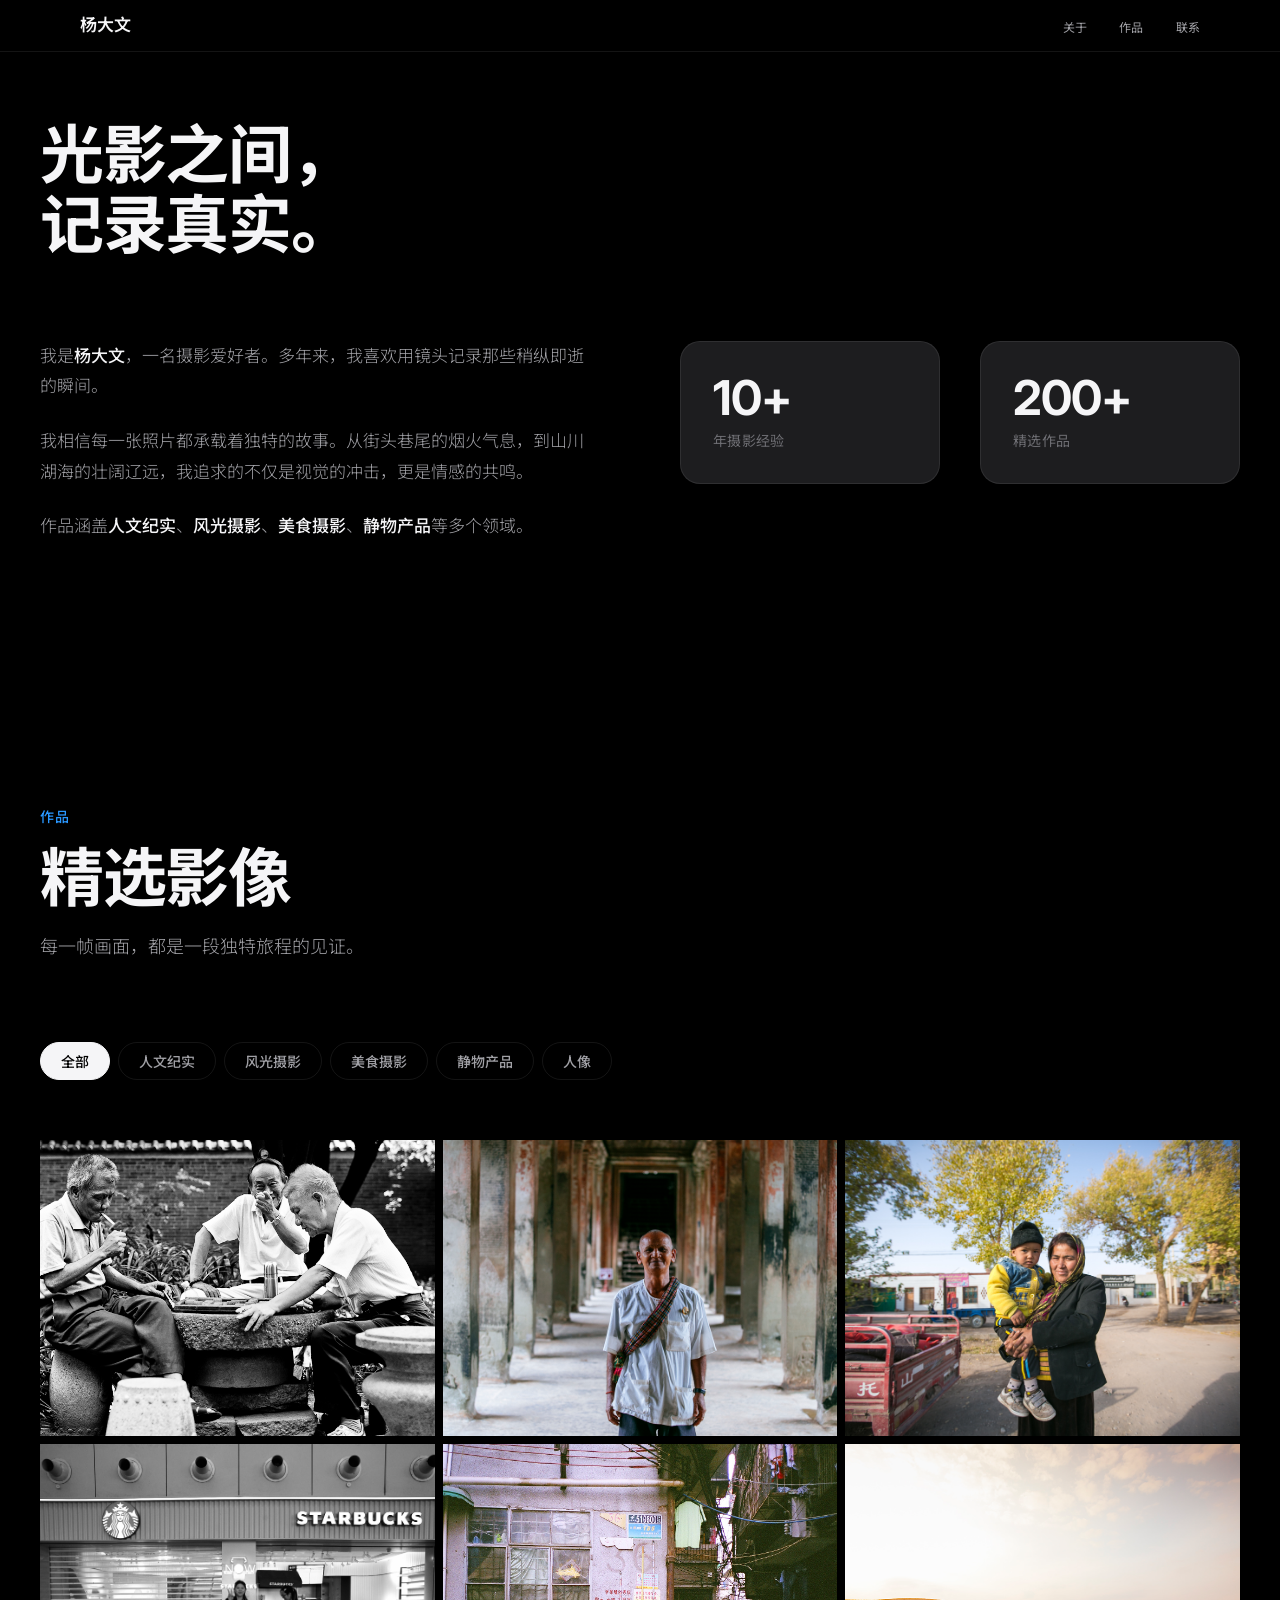
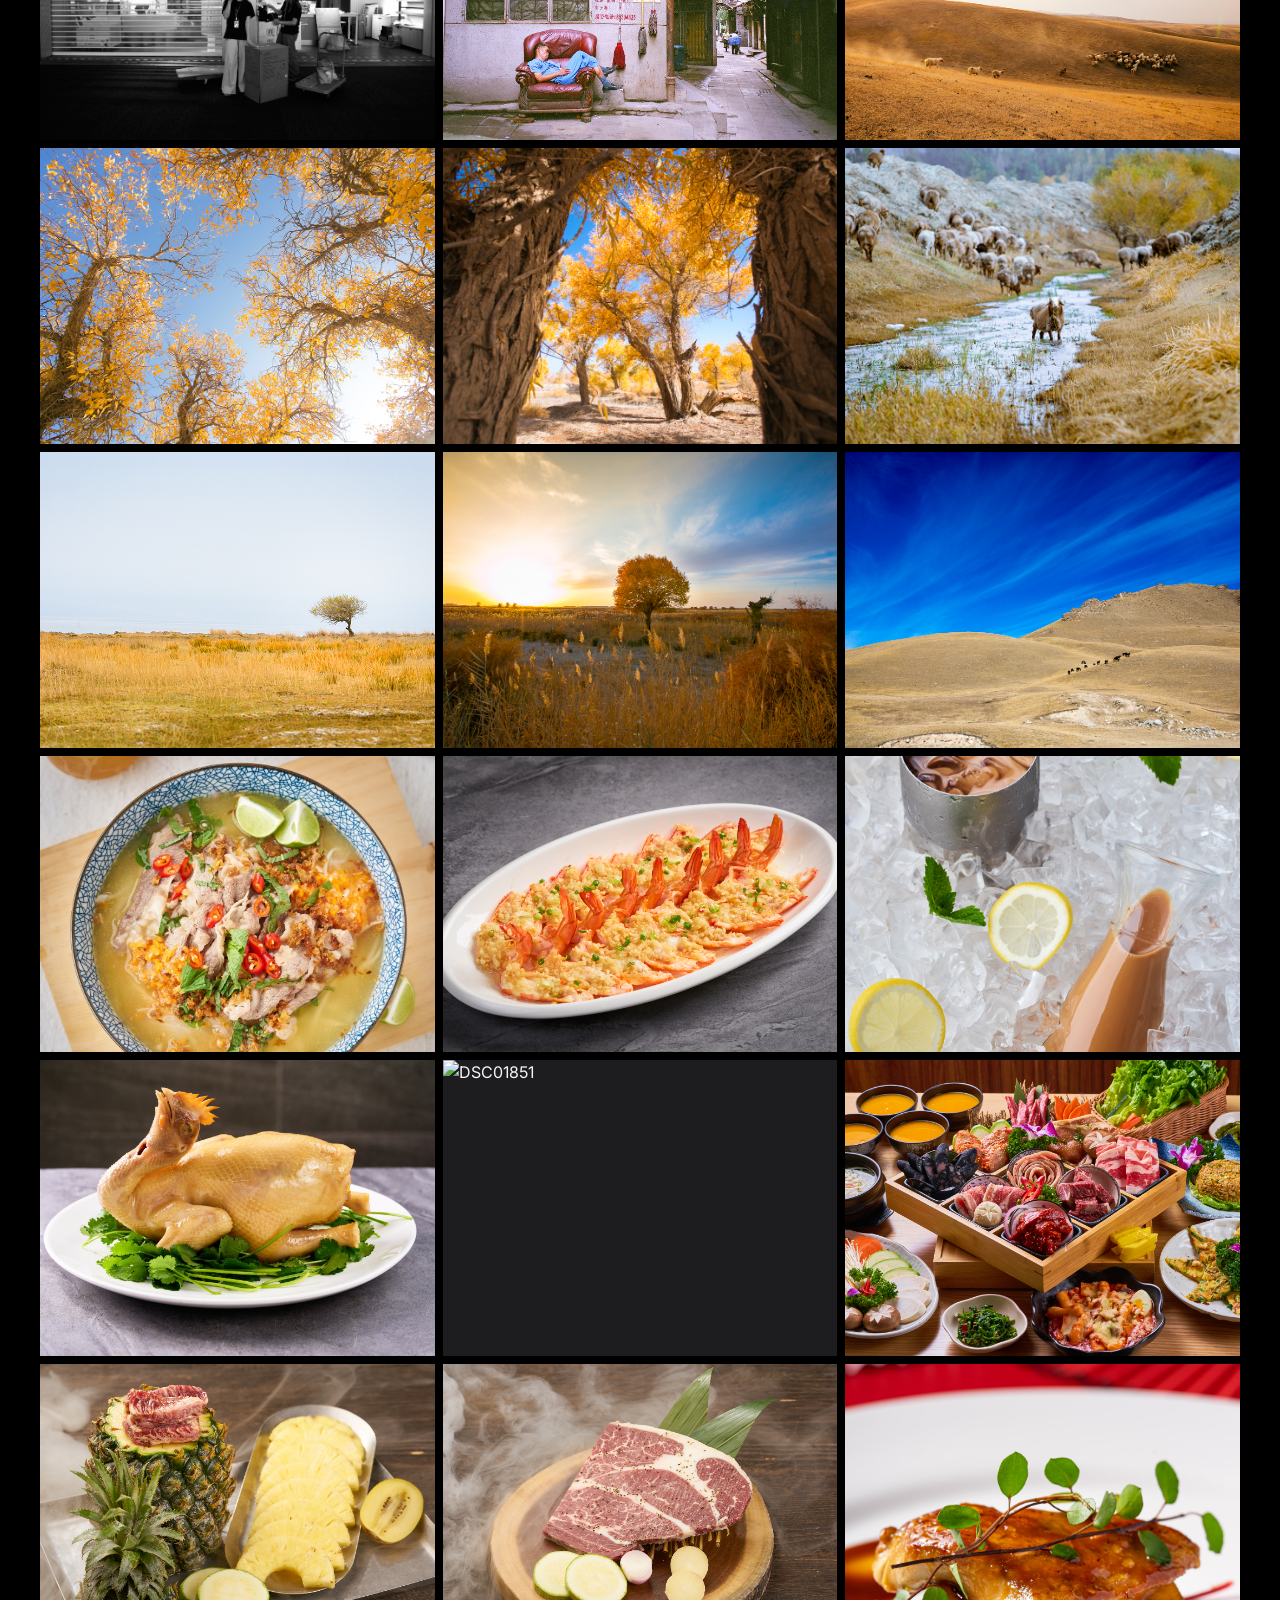
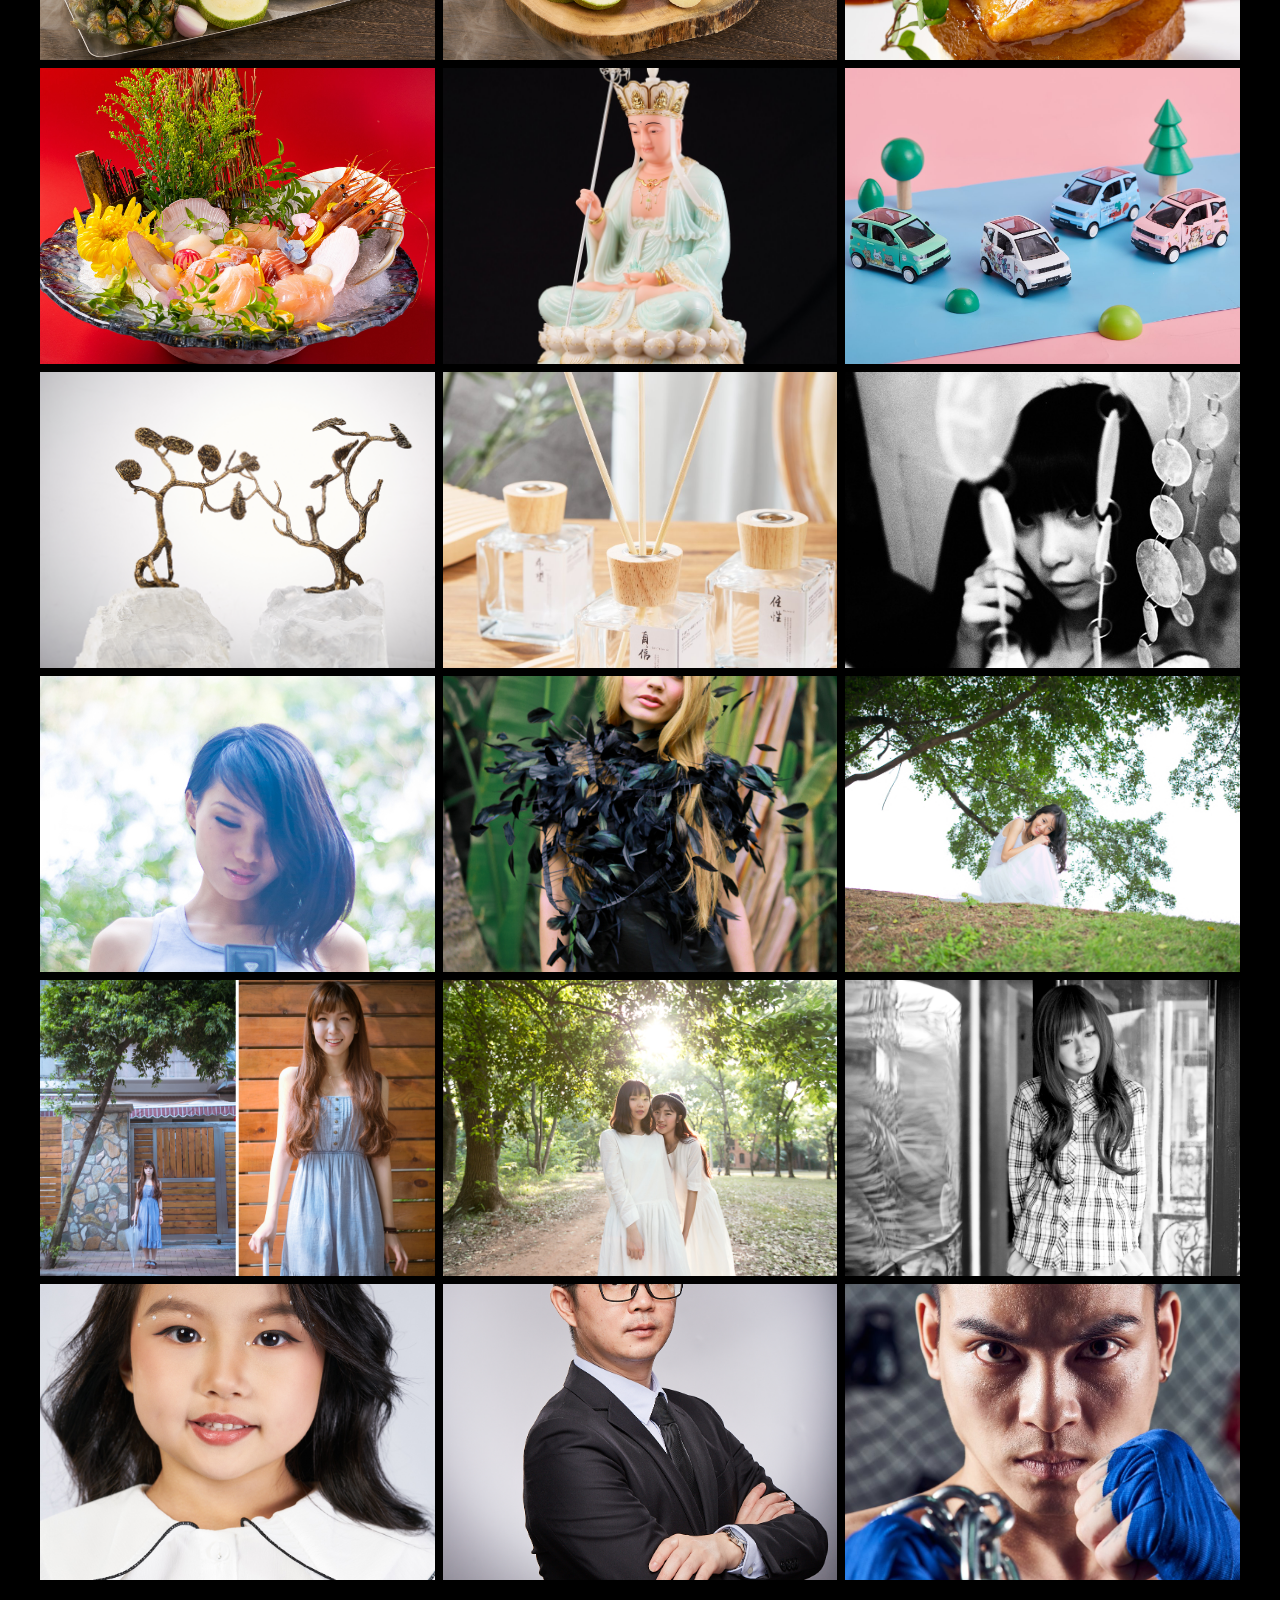
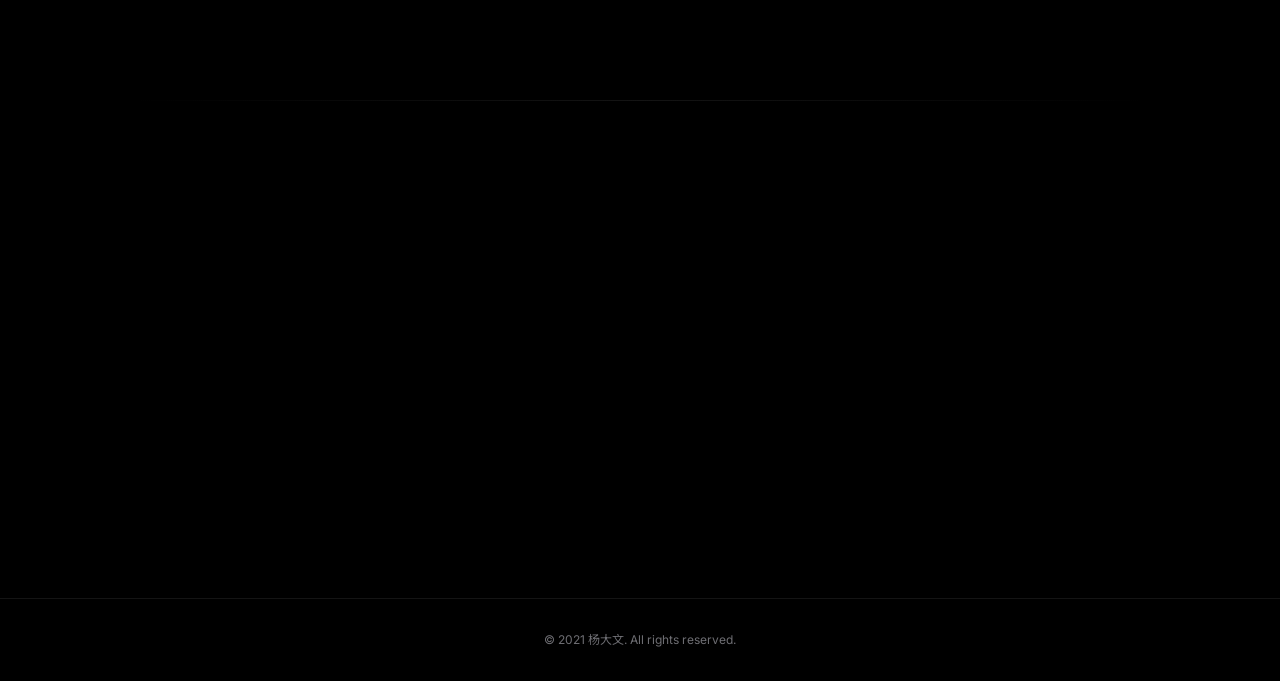
==== index.html @ df36489a "v1.0" ====
<!DOCTYPE html>
<html lang="zh-CN">
<head>
    <meta charset="UTF-8">
    <meta name="viewport" content="width=device-width, initial-scale=1.0">
    <title>杨大文 — 个人作品集</title>
    <link rel="preconnect" href="https://fonts.googleapis.com">
    <link rel="preconnect" href="https://fonts.gstatic.com" crossorigin>
    <link href="https://fonts.googleapis.com/css2?family=Noto+Sans+SC:wght@300;400;500;700&family=Inter:wght@300;400;500;600;700&display=swap" rel="stylesheet">
    <style>
        *, *::before, *::after {
            margin: 0;
            padding: 0;
            box-sizing: border-box;
        }

        :root {
            --color-bg: #000000;
            --color-surface: #1d1d1f;
            --color-surface-elevated: #2d2d2f;
            --color-text-primary: #f5f5f7;
            --color-text-secondary: #a1a1a6;
            --color-text-tertiary: #6e6e73;
            --color-accent: #2997ff;
            --color-accent-hover: #59b0ff;
            --color-border: rgba(255, 255, 255, 0.08);
            --color-border-hover: rgba(255, 255, 255, 0.15);
            --font-primary: 'Inter', 'Noto Sans SC', -apple-system, BlinkMacSystemFont, 'Segoe UI', sans-serif;
            --nav-height: 52px;
            --section-padding: 120px;
            --max-width: 1200px;
            --transition-smooth: cubic-bezier(0.25, 0.1, 0.25, 1);
        }

        html {
            scroll-behavior: smooth;
            -webkit-font-smoothing: antialiased;
            -moz-osx-font-smoothing: grayscale;
        }

        body {
            font-family: var(--font-primary);
            background-color: var(--color-bg);
            color: var(--color-text-primary);
            line-height: 1.5;
            overflow-x: hidden;
        }

        ::selection {
            background: var(--color-accent);
            color: #fff;
        }

        nav {
            position: fixed;
            top: 0;
            left: 0;
            right: 0;
            z-index: 1000;
            height: var(--nav-height);
            background: rgba(0, 0, 0, 0.72);
            backdrop-filter: saturate(180%) blur(20px);
            -webkit-backdrop-filter: saturate(180%) blur(20px);
            border-bottom: 0.5px solid var(--color-border);
            transition: background 0.3s var(--transition-smooth);
        }

        .nav-inner {
            max-width: var(--max-width);
            margin: 0 auto;
            padding: 0 40px;
            height: 100%;
            display: flex;
            align-items: center;
            justify-content: space-between;
        }

        .nav-logo {
            font-size: 17px;
            font-weight: 600;
            letter-spacing: -0.01em;
            color: var(--color-text-primary);
            text-decoration: none;
        }

        .nav-links {
            display: flex;
            gap: 32px;
            list-style: none;
        }

        .nav-links a {
            font-size: 12px;
            font-weight: 400;
            color: var(--color-text-secondary);
            text-decoration: none;
            letter-spacing: 0.02em;
            transition: color 0.3s var(--transition-smooth);
        }

        .nav-links a:hover {
            color: var(--color-text-primary);
        }

        .nav-menu-btn {
            display: none;
            background: none;
            border: none;
            cursor: pointer;
            padding: 8px;
        }

        .nav-menu-btn svg {
            width: 20px;
            height: 20px;
            stroke: var(--color-text-primary);
        }

        .mobile-menu {
            display: none;
            position: fixed;
            top: var(--nav-height);
            left: 0;
            right: 0;
            bottom: 0;
            background: rgba(0, 0, 0, 0.95);
            backdrop-filter: blur(20px);
            -webkit-backdrop-filter: blur(20px);
            z-index: 999;
            padding: 40px;
        }

        .mobile-menu.active {
            display: flex;
            flex-direction: column;
            gap: 24px;
        }

        .mobile-menu a {
            font-size: 28px;
            font-weight: 600;
            color: var(--color-text-primary);
            text-decoration: none;
            letter-spacing: -0.01em;
        }

        .hero {
            min-height: 100vh;
            display: flex;
            align-items: center;
            justify-content: center;
            text-align: center;
            padding: var(--nav-height) 40px var(--section-padding);
            position: relative;
            overflow: hidden;
        }

        .hero::before {
            content: '';
            position: absolute;
            top: -50%;
            left: -50%;
            width: 200%;
            height: 200%;
            background: radial-gradient(ellipse at 30% 50%, rgba(41, 151, 255, 0.08) 0%, transparent 50%),
                        radial-gradient(ellipse at 70% 50%, rgba(191, 90, 242, 0.06) 0%, transparent 50%);
            animation: heroGlow 20s ease-in-out infinite alternate;
        }

        @keyframes heroGlow {
            0% { transform: translate(0, 0) rotate(0deg); }
            100% { transform: translate(-2%, 2%) rotate(3deg); }
        }

        .hero-content {
            position: relative;
            z-index: 1;
            max-width: 900px;
        }

        .hero-eyebrow {
            font-size: 16px;
            font-weight: 500;
            color: var(--color-accent);
            letter-spacing: 0.04em;
            margin-bottom: 20px;
            opacity: 0;
            transform: translateY(20px);
            animation: fadeInUp 0.8s var(--transition-smooth) 0.2s forwards;
        }

        .hero-title {
            font-size: clamp(48px, 8vw, 96px);
            font-weight: 700;
            letter-spacing: -0.03em;
            line-height: 1.05;
            margin-bottom: 24px;
            opacity: 0;
            transform: translateY(20px);
            animation: fadeInUp 0.8s var(--transition-smooth) 0.4s forwards;
        }

        .hero-subtitle {
            font-size: clamp(18px, 2.5vw, 24px);
            font-weight: 300;
            color: var(--color-text-secondary);
            line-height: 1.5;
            max-width: 600px;
            margin: 0 auto 48px;
            opacity: 0;
            transform: translateY(20px);
            animation: fadeInUp 0.8s var(--transition-smooth) 0.6s forwards;
        }

        .hero-cta {
            display: inline-flex;
            align-items: center;
            gap: 8px;
            font-size: 17px;
            font-weight: 500;
            color: var(--color-accent);
            text-decoration: none;
            transition: color 0.3s var(--transition-smooth);
            opacity: 0;
            transform: translateY(20px);
            animation: fadeInUp 0.8s var(--transition-smooth) 0.8s forwards;
        }

        .hero-cta:hover {
            color: var(--color-accent-hover);
        }

        .hero-cta svg {
            width: 16px;
            height: 16px;
            transition: transform 0.3s var(--transition-smooth);
        }

        .hero-cta:hover svg {
            transform: translateX(4px);
        }

        .hero-scroll-hint {
            position: absolute;
            bottom: 40px;
            left: 50%;
            transform: translateX(-50%);
            opacity: 0;
            animation: fadeInUp 0.8s var(--transition-smooth) 1.2s forwards;
        }

        .hero-scroll-hint svg {
            width: 24px;
            height: 24px;
            stroke: var(--color-text-tertiary);
            animation: scrollBounce 2s ease-in-out infinite;
        }

        @keyframes scrollBounce {
            0%, 100% { transform: translateY(0); }
            50% { transform: translateY(8px); }
        }

        @keyframes fadeInUp {
            to {
                opacity: 1;
                transform: translateY(0);
            }
        }

        .section {
            padding: var(--section-padding) 40px;
        }

        .section-inner {
            max-width: var(--max-width);
            margin: 0 auto;
        }

        .section-header {
            margin-bottom: 80px;
        }

        .section-eyebrow {
            font-size: 14px;
            font-weight: 500;
            color: var(--color-accent);
            letter-spacing: 0.06em;
            text-transform: uppercase;
            margin-bottom: 16px;
        }

        .section-title {
            font-size: clamp(36px, 5vw, 64px);
            font-weight: 700;
            letter-spacing: -0.02em;
            line-height: 1.1;
        }

        .section-desc {
            font-size: 18px;
            font-weight: 300;
            color: var(--color-text-secondary);
            line-height: 1.6;
            max-width: 560px;
            margin-top: 20px;
        }

        .about-grid {
            display: grid;
            grid-template-columns: 1fr 1fr;
            gap: 80px;
            align-items: start;
        }

        .about-text p {
            font-size: 17px;
            font-weight: 300;
            color: var(--color-text-secondary);
            line-height: 1.8;
            margin-bottom: 24px;
        }

        .about-text p strong {
            color: var(--color-text-primary);
            font-weight: 500;
        }

        .about-stats {
            display: grid;
            grid-template-columns: 1fr 1fr;
            gap: 40px;
        }

        .stat-item {
            padding: 32px;
            background: var(--color-surface);
            border-radius: 20px;
            border: 0.5px solid var(--color-border);
            transition: border-color 0.3s var(--transition-smooth),
                        transform 0.3s var(--transition-smooth);
        }

        .stat-item:hover {
            border-color: var(--color-border-hover);
            transform: translateY(-2px);
        }

        .stat-number {
            font-size: 48px;
            font-weight: 700;
            letter-spacing: -0.02em;
            color: var(--color-text-primary);
            line-height: 1;
            margin-bottom: 8px;
        }

        .stat-label {
            font-size: 14px;
            font-weight: 400;
            color: var(--color-text-tertiary);
            letter-spacing: 0.02em;
        }

        .works-filter {
            display: flex;
            gap: 8px;
            margin-bottom: 60px;
            flex-wrap: wrap;
        }

        .filter-btn {
            padding: 8px 20px;
            font-size: 14px;
            font-weight: 500;
            font-family: var(--font-primary);
            color: var(--color-text-secondary);
            background: transparent;
            border: 1px solid var(--color-border);
            border-radius: 980px;
            cursor: pointer;
            transition: all 0.3s var(--transition-smooth);
        }

        .filter-btn:hover {
            color: var(--color-text-primary);
            border-color: var(--color-border-hover);
        }

        .filter-btn.active {
            color: #000;
            background: var(--color-text-primary);
            border-color: var(--color-text-primary);
        }

        .works-section .section-inner {
            max-width: 100%;
        }

        .works-section .section-header,
        .works-section .works-filter {
            max-width: var(--max-width);
            margin-left: auto;
            margin-right: auto;
        }

        .works-grid {
            display: grid;
            grid-template-columns: repeat(auto-fill, minmax(320px, 1fr));
            gap: 8px;
        }

        .work-item {
            position: relative;
            overflow: hidden;
            cursor: pointer;
            aspect-ratio: 4 / 3;
            background: var(--color-surface);
            transition: opacity 0.4s var(--transition-smooth);
        }

        .work-item:hover {
            opacity: 0.85;
        }

        .work-item.featured {
            grid-column: span 2;
            aspect-ratio: 16 / 9;
        }

        .work-item img {
            width: 100%;
            height: 100%;
            object-fit: cover;
            display: block;
        }

        .works-loading {
            text-align: center;
            padding: 80px 0;
            color: var(--color-text-tertiary);
            font-size: 15px;
        }

        .works-empty {
            text-align: center;
            padding: 80px 0;
            color: var(--color-text-tertiary);
            font-size: 15px;
        }

        .contact-section {
            text-align: center;
            padding: var(--section-padding) 40px;
            position: relative;
        }

        .contact-section::before {
            content: '';
            position: absolute;
            top: 0;
            left: 50%;
            transform: translateX(-50%);
            width: 80%;
            height: 1px;
            background: linear-gradient(to right, transparent, var(--color-border), transparent);
        }

        .contact-title {
            font-size: clamp(36px, 5vw, 56px);
            font-weight: 700;
            letter-spacing: -0.02em;
            margin-bottom: 16px;
        }

        .contact-desc {
            font-size: 18px;
            font-weight: 300;
            color: var(--color-text-secondary);
            max-width: 480px;
            margin: 0 auto 48px;
            line-height: 1.6;
        }

        .contact-links {
            display: flex;
            justify-content: center;
            gap: 24px;
            flex-wrap: wrap;
        }

        .contact-link {
            display: inline-flex;
            align-items: center;
            gap: 10px;
            padding: 14px 28px;
            font-size: 15px;
            font-weight: 500;
            font-family: var(--font-primary);
            color: var(--color-text-primary);
            background: var(--color-surface);
            border: 1px solid var(--color-border);
            border-radius: 980px;
            text-decoration: none;
            transition: all 0.3s var(--transition-smooth);
        }

        .contact-link:hover {
            border-color: var(--color-accent);
            background: rgba(41, 151, 255, 0.08);
            transform: translateY(-2px);
        }

        .contact-link svg {
            width: 18px;
            height: 18px;
        }

        footer {
            padding: 32px 40px;
            text-align: center;
            border-top: 0.5px solid var(--color-border);
        }

        footer p {
            font-size: 12px;
            color: var(--color-text-tertiary);
        }

        .reveal {
            opacity: 0;
            transform: translateY(40px);
            transition: opacity 0.8s var(--transition-smooth),
                        transform 0.8s var(--transition-smooth);
        }

        .reveal.visible {
            opacity: 1;
            transform: translateY(0);
        }

        .lightbox {
            position: fixed;
            inset: 0;
            z-index: 2000;
            background: rgba(0, 0, 0, 0.92);
            backdrop-filter: blur(40px);
            -webkit-backdrop-filter: blur(40px);
            display: flex;
            align-items: center;
            justify-content: center;
            opacity: 0;
            pointer-events: none;
            transition: opacity 0.4s var(--transition-smooth);
        }

        .lightbox.active {
            opacity: 1;
            pointer-events: all;
        }

        .lightbox-img-wrap {
            display: flex;
            align-items: center;
            justify-content: center;
            width: 100%;
            height: 100%;
            padding: 60px 40px;
        }

        .lightbox-img-wrap img {
            max-width: 100%;
            max-height: 100%;
            width: auto;
            height: auto;
            object-fit: contain;
            border-radius: 8px;
            transform: scale(0.9);
            transition: transform 0.4s var(--transition-smooth);
        }

        .lightbox.active .lightbox-img-wrap img {
            transform: scale(1);
        }

        .lightbox-close {
            position: absolute;
            top: 24px;
            right: 24px;
            width: 44px;
            height: 44px;
            display: flex;
            align-items: center;
            justify-content: center;
            background: rgba(255, 255, 255, 0.1);
            border: none;
            border-radius: 50%;
            cursor: pointer;
            transition: background 0.3s var(--transition-smooth);
        }

        .lightbox-close:hover {
            background: rgba(255, 255, 255, 0.2);
        }

        .lightbox-close svg {
            width: 20px;
            height: 20px;
            stroke: #fff;
        }

        .lightbox-info {
            position: absolute;
            bottom: 40px;
            left: 50%;
            transform: translateX(-50%);
            text-align: center;
        }

        .lightbox-info h3 {
            font-size: 20px;
            font-weight: 600;
            margin-bottom: 4px;
        }

        .lightbox-info p {
            font-size: 14px;
            color: var(--color-text-secondary);
        }

        @media (max-width: 768px) {
            :root {
                --section-padding: 80px;
            }

            .nav-links {
                display: none;
            }

            .nav-menu-btn {
                display: block;
            }

            .nav-inner {
                padding: 0 24px;
            }

            .section {
                padding: var(--section-padding) 24px;
            }

            .about-grid {
                grid-template-columns: 1fr;
                gap: 48px;
            }

            .about-stats {
                grid-template-columns: 1fr 1fr;
                gap: 16px;
            }

            .stat-item {
                padding: 24px;
            }

            .stat-number {
                font-size: 36px;
            }

            .works-grid {
                grid-template-columns: repeat(auto-fill, minmax(160px, 1fr));
                gap: 4px;
            }

            .work-item.featured {
                grid-column: span 2;
                aspect-ratio: 4 / 3;
            }

            .contact-links {
                flex-direction: column;
                align-items: center;
            }
        }

        @media (max-width: 480px) {
            .about-stats {
                grid-template-columns: 1fr;
            }
        }
    </style>
</head>
<body>

<nav>
    <div class="nav-inner">
        <a href="#" class="nav-logo">杨大文</a>
        <ul class="nav-links">
            <li><a href="#about">关于</a></li>
            <li><a href="#works">作品</a></li>
            <li><a href="#contact">联系</a></li>
        </ul>
        <button class="nav-menu-btn" onclick="toggleMobileMenu()" aria-label="菜单">
            <svg viewBox="0 0 24 24" fill="none" stroke-width="1.5" stroke-linecap="round">
                <line x1="4" y1="7" x2="20" y2="7"/>
                <line x1="4" y1="12" x2="20" y2="12"/>
                <line x1="4" y1="17" x2="20" y2="17"/>
            </svg>
        </button>
    </div>
</nav>

<div class="mobile-menu" id="mobileMenu">
    <a href="#about" onclick="toggleMobileMenu()">关于</a>
    <a href="#works" onclick="toggleMobileMenu()">作品</a>
    <a href="#contact" onclick="toggleMobileMenu()">联系</a>
</div>


<section class="section" id="about">
    <div class="section-inner">
        <div class="section-header reveal">
            <h2 class="section-title">光影之间，<br>记录真实。</h2>
        </div>
        <div class="about-grid">
            <div class="about-text reveal">
                <p>
                    我是<strong>杨大文</strong>，一名摄影爱好者。多年来，我喜欢用镜头记录那些稍纵即逝的瞬间。
                </p>
                <p>
                    我相信每一张照片都承载着独特的故事。从街头巷尾的烟火气息，到山川湖海的壮阔辽远，我追求的不仅是视觉的冲击，更是情感的共鸣。
                </p>
                <p>
                    作品涵盖<strong>人文纪实</strong>、<strong>风光摄影</strong>、<strong>美食摄影</strong>、<strong>静物产品</strong>等多个领域。
                </p>
            </div>
            <div class="about-stats reveal">
                <div class="stat-item">
                    <div class="stat-number">10+</div>
                    <div class="stat-label">年摄影经验</div>
                </div>
                <div class="stat-item">
                    <div class="stat-number">200+</div>
                    <div class="stat-label">精选作品</div>
                </div>
            </div>
        </div>
    </div>
</section>

<section class="section works-section" id="works">
    <div class="section-inner">
        <div class="section-header reveal">
            <p class="section-eyebrow">作品</p>
            <h2 class="section-title">精选影像</h2>
            <p class="section-desc">每一帧画面，都是一段独特旅程的见证。</p>
        </div>

        <div class="works-filter reveal" id="worksFilter"></div>

        <div class="works-grid reveal" id="worksGrid">
            <div class="works-loading" id="worksLoading">加载作品中...</div>
        </div>
    </div>
</section>

<section class="contact-section" id="contact">
    <div class="section-inner">
        <div class="reveal">
            <h2 class="contact-title">一起创作</h2>
            <p class="contact-desc">无论是商业合作、艺术项目还是简单的交流，期待与你的每一次相遇。</p>
        </div>
        <div class="contact-links reveal">
            <a href="mailto:yangdawen@example.com" class="contact-link">
                <svg viewBox="0 0 24 24" fill="none" stroke="currentColor" stroke-width="1.5" stroke-linecap="round" stroke-linejoin="round">
                    <rect x="2" y="4" width="20" height="16" rx="2"/>
                    <path d="M22 4L12 13 2 4"/>
                </svg>
                电子邮件:yangzhanwen@qq.com
            </a>
            <a href="#" class="contact-link">
                <svg viewBox="0 0 24 24" fill="none" stroke="currentColor" stroke-width="1.5" stroke-linecap="round" stroke-linejoin="round">
                    <path d="M21 11.5a8.38 8.38 0 01-.9 3.8 8.5 8.5 0 01-7.6 4.7 8.38 8.38 0 01-3.8-.9L3 21l1.9-5.7a8.38 8.38 0 01-.9-3.8 8.5 8.5 0 014.7-7.6 8.38 8.38 0 013.8-.9h.5a8.48 8.48 0 018 8v.5z"/>
                </svg>
                微信：Janvinyang
            </a>
        </div>
    </div>
</section>

<footer>
    <p>© 2021 杨大文. All rights reserved.</p>
</footer>

<div class="lightbox" id="lightbox" onclick="closeLightbox(event)">
    <button class="lightbox-close" onclick="closeLightbox(event)">
        <svg viewBox="0 0 24 24" fill="none" stroke-width="2" stroke-linecap="round">
            <line x1="18" y1="6" x2="6" y2="18"/>
            <line x1="6" y1="6" x2="18" y2="18"/>
        </svg>
    </button>
    <div class="lightbox-img-wrap">
        <img id="lightboxImg" src="" alt="">
    </div>
    <div class="lightbox-info">
        <h3 id="lightboxTitle"></h3>
        <p id="lightboxCategory"></p>
    </div>
</div>

<script src="images/manifest.js"></script>
<script>
    let allWorks = [];
    let currentFilter = 'all';

    function toggleMobileMenu() {
        const menu = document.getElementById('mobileMenu');
        menu.classList.toggle('active');
    }

    function renderFilterButtons(categories) {
        const container = document.getElementById('worksFilter');
        const categoryOrder = ['documentary', 'landscape', 'food', 'still', 'portrait'];
        const sortedCategories = categoryOrder.filter(k => categories[k]);

        let html = '<button class="filter-btn active" data-filter="all">全部</button>';
        sortedCategories.forEach(key => {
            const cat = categories[key];
            html += `<button class="filter-btn" data-filter="${cat.filter}">${cat.label}</button>`;
        });

        container.innerHTML = html;

        container.querySelectorAll('.filter-btn').forEach(btn => {
            btn.addEventListener('click', () => {
                container.querySelectorAll('.filter-btn').forEach(b => b.classList.remove('active'));
                btn.classList.add('active');
                currentFilter = btn.dataset.filter;
                renderWorks();
            });
        });
    }

    function renderWorks() {
        const grid = document.getElementById('worksGrid');
        const filtered = currentFilter === 'all'
            ? allWorks
            : allWorks.filter(w => w.category === currentFilter);

        if (filtered.length === 0) {
            grid.innerHTML = '<div class="works-empty">暂无该分类的作品</div>';
            return;
        }

        grid.innerHTML = filtered.map(work => `
            <div class="work-item${work.featured ? ' featured' : ''}" data-category="${work.category}" onclick="openLightbox(this)">
                <img src="${work.src}" alt="${work.title}" loading="lazy">
            </div>
        `).join('');
    }

    function initGallery() {
        if (typeof __GALLERY_MANIFEST__ !== 'undefined' && __GALLERY_MANIFEST__.works) {
            allWorks = __GALLERY_MANIFEST__.works;
            renderFilterButtons(__GALLERY_MANIFEST__.categories || {});
            renderWorks();
        } else {
            document.getElementById('worksGrid').innerHTML =
                '<div class="works-empty">作品加载失败，请运行 <code>node scan-images.js</code> 生成图片清单</div>';
        }
    }

    function openLightbox(el) {
        const img = el.querySelector('img');
        const title = img.alt;

        document.getElementById('lightboxImg').src = img.src;
        document.getElementById('lightboxImg').alt = title;
        document.getElementById('lightboxTitle').textContent = title;
        document.getElementById('lightboxCategory').textContent = '';
        document.getElementById('lightbox').classList.add('active');
        document.body.style.overflow = 'hidden';
    }

    function closeLightbox(e) {
        if (e.target.id === 'lightboxImg') return;
        document.getElementById('lightbox').classList.remove('active');
        document.body.style.overflow = '';
    }

    document.addEventListener('keydown', (e) => {
        if (e.key === 'Escape') {
            document.getElementById('lightbox').classList.remove('active');
            document.body.style.overflow = '';
        }
    });

    const revealObserver = new IntersectionObserver((entries) => {
        entries.forEach(entry => {
            if (entry.isIntersecting) {
                entry.target.classList.add('visible');
                revealObserver.unobserve(entry.target);
            }
        });
    }, {
        threshold: 0.1,
        rootMargin: '0px 0px -60px 0px'
    });

    document.querySelectorAll('.reveal').forEach(el => revealObserver.observe(el));

    const nav = document.querySelector('nav');
    window.addEventListener('scroll', () => {
        nav.style.background = window.scrollY > 100
            ? 'rgba(0, 0, 0, 0.85)'
            : 'rgba(0, 0, 0, 0.72)';
    }, { passive: true });

    initGallery();
</script>

</body>
</html>
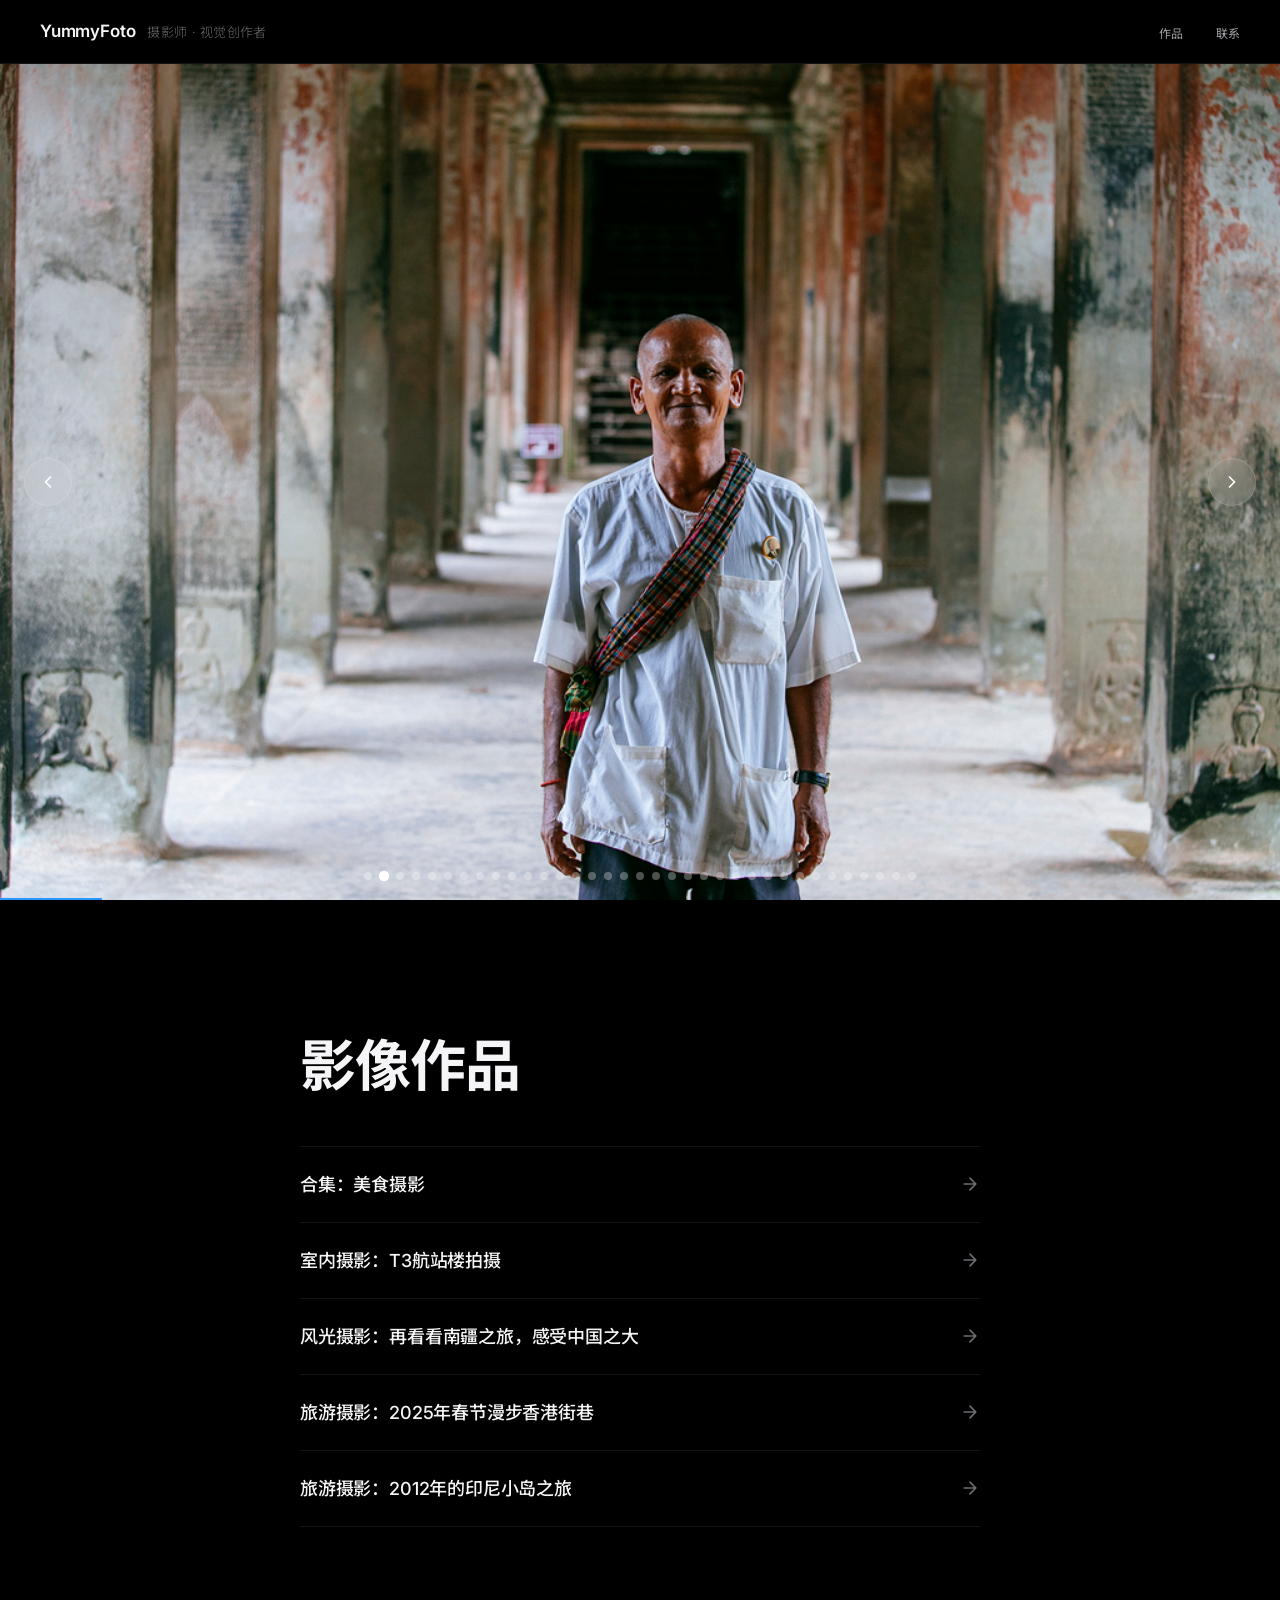
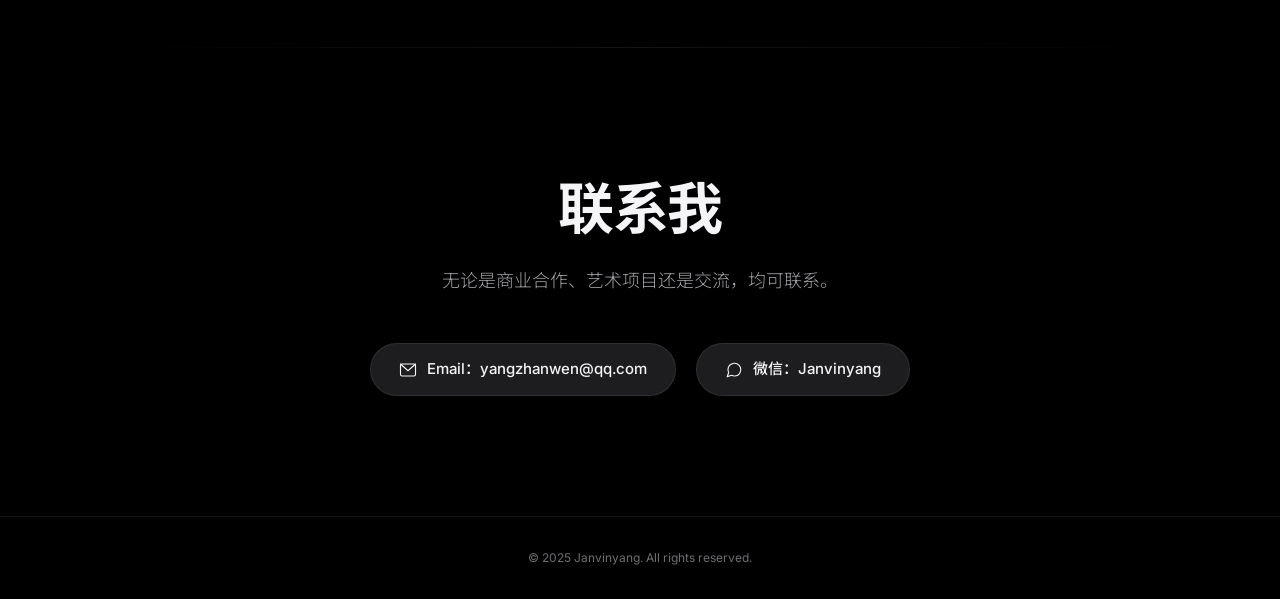
==== commit febf204f: "v1.2" ====
--- a/index.html
+++ b/index.html
@@ -17,7 +17,6 @@
         :root {
             --color-bg: #000000;
             --color-surface: #1d1d1f;
-            --color-surface-elevated: #2d2d2f;
             --color-text-primary: #f5f5f7;
             --color-text-secondary: #a1a1a6;
             --color-text-tertiary: #6e6e73;
@@ -27,8 +26,6 @@
             --color-border-hover: rgba(255, 255, 255, 0.15);
             --font-primary: 'Inter', 'Noto Sans SC', -apple-system, BlinkMacSystemFont, 'Segoe UI', sans-serif;
             --nav-height: 52px;
-            --section-padding: 120px;
-            --max-width: 1200px;
             --transition-smooth: cubic-bezier(0.25, 0.1, 0.25, 1);
         }
 
@@ -57,8 +54,8 @@
             left: 0;
             right: 0;
             z-index: 1000;
-            height: var(--nav-height);
-            background: rgba(0, 0, 0, 0.72);
+            height: 64px;
+            background: rgba(0, 0, 0, 0.5);
             backdrop-filter: saturate(180%) blur(20px);
             -webkit-backdrop-filter: saturate(180%) blur(20px);
             border-bottom: 0.5px solid var(--color-border);
@@ -66,13 +63,19 @@
         }
 
         .nav-inner {
-            max-width: var(--max-width);
+            max-width: 1400px;
             margin: 0 auto;
             padding: 0 40px;
             height: 100%;
             display: flex;
             align-items: center;
             justify-content: space-between;
+        }
+
+        .nav-brand {
+            display: flex;
+            align-items: baseline;
+            gap: 12px;
         }
 
         .nav-logo {
@@ -81,6 +84,13 @@
             letter-spacing: -0.01em;
             color: var(--color-text-primary);
             text-decoration: none;
+        }
+
+        .nav-tagline {
+            font-size: 13px;
+            font-weight: 300;
+            color: var(--color-text-tertiary);
+            letter-spacing: 0.02em;
         }
 
         .nav-links {
@@ -141,147 +151,120 @@
             font-weight: 600;
             color: var(--color-text-primary);
             text-decoration: none;
-            letter-spacing: -0.01em;
-        }
-
-        .hero {
-            min-height: 100vh;
+        }
+
+        .carousel-fullscreen {
+            position: relative;
+           width: 100%;
+            height: calc(100vh - 64px);
+            margin-top: 64px;
+            overflow: hidden;
+            background: #000;
+        }
+
+        .carousel-track {
+            position: relative;
+            width: 100%;
+            height: 100%;
+        }
+
+        .carousel-slide {
+            position: absolute;
+            inset: 0;
+            opacity: 0;
+            transition: opacity 0.8s var(--transition-smooth);
+        }
+
+        .carousel-slide.active {
+            opacity: 1;
+        }
+
+        .carousel-slide img {
+            width: 100%;
+            height: 100%;
+            object-fit: cover;
+            object-position: center;
+            display: block;
+        }
+
+        .carousel-btn {
+            position: absolute;
+            top: 50%;
+            transform: translateY(-50%);
+            width: 48px;
+            height: 48px;
             display: flex;
             align-items: center;
             justify-content: center;
-            text-align: center;
-            padding: var(--nav-height) 40px var(--section-padding);
-            position: relative;
-            overflow: hidden;
-        }
-
-        .hero::before {
-            content: '';
+            background: rgba(255, 255, 255, 0.1);
+            backdrop-filter: blur(12px);
+            -webkit-backdrop-filter: blur(12px);
+            border: 0.5px solid rgba(255, 255, 255, 0.15);
+            border-radius: 50%;
+            cursor: pointer;
+            z-index: 10;
+            transition: all 0.3s var(--transition-smooth);
+        }
+
+        .carousel-btn:hover {
+            background: rgba(255, 255, 255, 0.2);
+        }
+
+        .carousel-btn svg {
+            width: 20px;
+            height: 20px;
+            stroke: #fff;
+        }
+
+        .carousel-btn-prev { left: 24px; }
+        .carousel-btn-next { right: 24px; }
+
+        .carousel-dots {
             position: absolute;
-            top: -50%;
-            left: -50%;
-            width: 200%;
-            height: 200%;
-            background: radial-gradient(ellipse at 30% 50%, rgba(41, 151, 255, 0.08) 0%, transparent 50%),
-                        radial-gradient(ellipse at 70% 50%, rgba(191, 90, 242, 0.06) 0%, transparent 50%);
-            animation: heroGlow 20s ease-in-out infinite alternate;
-        }
-
-        @keyframes heroGlow {
-            0% { transform: translate(0, 0) rotate(0deg); }
-            100% { transform: translate(-2%, 2%) rotate(3deg); }
-        }
-
-        .hero-content {
-            position: relative;
-            z-index: 1;
-            max-width: 900px;
-        }
-
-        .hero-eyebrow {
-            font-size: 16px;
-            font-weight: 500;
-            color: var(--color-accent);
-            letter-spacing: 0.04em;
-            margin-bottom: 20px;
-            opacity: 0;
-            transform: translateY(20px);
-            animation: fadeInUp 0.8s var(--transition-smooth) 0.2s forwards;
-        }
-
-        .hero-title {
-            font-size: clamp(48px, 8vw, 96px);
-            font-weight: 700;
-            letter-spacing: -0.03em;
-            line-height: 1.05;
-            margin-bottom: 24px;
-            opacity: 0;
-            transform: translateY(20px);
-            animation: fadeInUp 0.8s var(--transition-smooth) 0.4s forwards;
-        }
-
-        .hero-subtitle {
-            font-size: clamp(18px, 2.5vw, 24px);
-            font-weight: 300;
-            color: var(--color-text-secondary);
-            line-height: 1.5;
-            max-width: 600px;
-            margin: 0 auto 48px;
-            opacity: 0;
-            transform: translateY(20px);
-            animation: fadeInUp 0.8s var(--transition-smooth) 0.6s forwards;
-        }
-
-        .hero-cta {
-            display: inline-flex;
-            align-items: center;
-            gap: 8px;
-            font-size: 17px;
-            font-weight: 500;
-            color: var(--color-accent);
-            text-decoration: none;
-            transition: color 0.3s var(--transition-smooth);
-            opacity: 0;
-            transform: translateY(20px);
-            animation: fadeInUp 0.8s var(--transition-smooth) 0.8s forwards;
-        }
-
-        .hero-cta:hover {
-            color: var(--color-accent-hover);
-        }
-
-        .hero-cta svg {
-            width: 16px;
-            height: 16px;
-            transition: transform 0.3s var(--transition-smooth);
-        }
-
-        .hero-cta:hover svg {
-            transform: translateX(4px);
-        }
-
-        .hero-scroll-hint {
-            position: absolute;
-            bottom: 40px;
+            bottom: 20px;
             left: 50%;
             transform: translateX(-50%);
-            opacity: 0;
-            animation: fadeInUp 0.8s var(--transition-smooth) 1.2s forwards;
-        }
-
-        .hero-scroll-hint svg {
-            width: 24px;
-            height: 24px;
-            stroke: var(--color-text-tertiary);
-            animation: scrollBounce 2s ease-in-out infinite;
-        }
-
-        @keyframes scrollBounce {
-            0%, 100% { transform: translateY(0); }
-            50% { transform: translateY(8px); }
-        }
-
-        @keyframes fadeInUp {
-            to {
-                opacity: 1;
-                transform: translateY(0);
-            }
-        }
-
-        .section {
-            padding: var(--section-padding) 40px;
-        }
-
-        .section-inner {
-            max-width: var(--max-width);
+            display: flex;
+            gap: 8px;
+            z-index: 10;
+        }
+
+        .carousel-dot {
+            width: 8px;
+            height: 8px;
+            border-radius: 50%;
+            background: rgba(255, 255, 255, 0.3);
+            border: none;
+            cursor: pointer;
+            padding: 0;
+            transition: all 0.3s var(--transition-smooth);
+        }
+
+        .carousel-dot.active {
+            background: #fff;
+            transform: scale(1.3);
+        }
+
+        .carousel-progress {
+            position: absolute;
+            bottom: 0;
+            left: 0;
+            height: 2px;
+            background: var(--color-accent);
+            z-index: 10;
+            transition: width 0.1s linear;
+        }
+
+        .articles-section {
+            padding: 120px 40px;
+        }
+
+        .articles-inner {
+            max-width: 680px;
             margin: 0 auto;
         }
 
-        .section-header {
-            margin-bottom: 80px;
-        }
-
-        .section-eyebrow {
+        .articles-eyebrow {
             font-size: 14px;
             font-weight: 500;
             color: var(--color-accent);
@@ -290,168 +273,60 @@
             margin-bottom: 16px;
         }
 
-        .section-title {
-            font-size: clamp(36px, 5vw, 64px);
+        .articles-title {
+            font-size: clamp(36px, 5vw, 56px);
             font-weight: 700;
             letter-spacing: -0.02em;
             line-height: 1.1;
-        }
-
-        .section-desc {
+            margin-bottom: 48px;
+        }
+
+        .article-list {
+            display: flex;
+            flex-direction: column;
+        }
+
+        .article-item {
+            display: flex;
+            align-items: center;
+            justify-content: space-between;
+            padding: 24px 0;
+            border-bottom: 0.5px solid var(--color-border);
+            text-decoration: none;
+            color: var(--color-text-primary);
+            transition: padding-left 0.3s var(--transition-smooth);
+        }
+
+        .article-item:first-child {
+            border-top: 0.5px solid var(--color-border);
+        }
+
+        .article-item:hover {
+            padding-left: 12px;
+        }
+
+        .article-item-title {
             font-size: 18px;
-            font-weight: 300;
-            color: var(--color-text-secondary);
-            line-height: 1.6;
-            max-width: 560px;
-            margin-top: 20px;
-        }
-
-        .about-grid {
-            display: grid;
-            grid-template-columns: 1fr 1fr;
-            gap: 80px;
-            align-items: start;
-        }
-
-        .about-text p {
-            font-size: 17px;
-            font-weight: 300;
-            color: var(--color-text-secondary);
-            line-height: 1.8;
-            margin-bottom: 24px;
-        }
-
-        .about-text p strong {
-            color: var(--color-text-primary);
             font-weight: 500;
-        }
-
-        .about-stats {
-            display: grid;
-            grid-template-columns: 1fr 1fr;
-            gap: 40px;
-        }
-
-        .stat-item {
-            padding: 32px;
-            background: var(--color-surface);
-            border-radius: 20px;
-            border: 0.5px solid var(--color-border);
-            transition: border-color 0.3s var(--transition-smooth),
-                        transform 0.3s var(--transition-smooth);
-        }
-
-        .stat-item:hover {
-            border-color: var(--color-border-hover);
-            transform: translateY(-2px);
-        }
-
-        .stat-number {
-            font-size: 48px;
-            font-weight: 700;
-            letter-spacing: -0.02em;
-            color: var(--color-text-primary);
-            line-height: 1;
-            margin-bottom: 8px;
-        }
-
-        .stat-label {
-            font-size: 14px;
-            font-weight: 400;
-            color: var(--color-text-tertiary);
-            letter-spacing: 0.02em;
-        }
-
-        .works-filter {
-            display: flex;
-            gap: 8px;
-            margin-bottom: 60px;
-            flex-wrap: wrap;
-        }
-
-        .filter-btn {
-            padding: 8px 20px;
-            font-size: 14px;
-            font-weight: 500;
-            font-family: var(--font-primary);
-            color: var(--color-text-secondary);
-            background: transparent;
-            border: 1px solid var(--color-border);
-            border-radius: 980px;
-            cursor: pointer;
-            transition: all 0.3s var(--transition-smooth);
-        }
-
-        .filter-btn:hover {
-            color: var(--color-text-primary);
-            border-color: var(--color-border-hover);
-        }
-
-        .filter-btn.active {
-            color: #000;
-            background: var(--color-text-primary);
-            border-color: var(--color-text-primary);
-        }
-
-        .works-section .section-inner {
-            max-width: 100%;
-        }
-
-        .works-section .section-header,
-        .works-section .works-filter {
-            max-width: var(--max-width);
-            margin-left: auto;
-            margin-right: auto;
-        }
-
-        .works-grid {
-            display: grid;
-            grid-template-columns: repeat(auto-fill, minmax(320px, 1fr));
-            gap: 8px;
-        }
-
-        .work-item {
-            position: relative;
-            overflow: hidden;
-            cursor: pointer;
-            aspect-ratio: 4 / 3;
-            background: var(--color-surface);
-            transition: opacity 0.4s var(--transition-smooth);
-        }
-
-        .work-item:hover {
-            opacity: 0.85;
-        }
-
-        .work-item.featured {
-            grid-column: span 2;
-            aspect-ratio: 16 / 9;
-        }
-
-        .work-item img {
-            width: 100%;
-            height: 100%;
-            object-fit: cover;
-            display: block;
-        }
-
-        .works-loading {
-            text-align: center;
-            padding: 80px 0;
-            color: var(--color-text-tertiary);
-            font-size: 15px;
-        }
-
-        .works-empty {
-            text-align: center;
-            padding: 80px 0;
-            color: var(--color-text-tertiary);
-            font-size: 15px;
+            letter-spacing: -0.01em;
+        }
+
+        .article-item-arrow {
+            flex-shrink: 0;
+            width: 20px;
+            height: 20px;
+            stroke: var(--color-text-tertiary);
+            transition: transform 0.3s var(--transition-smooth), stroke 0.3s var(--transition-smooth);
+        }
+
+        .article-item:hover .article-item-arrow {
+            transform: translateX(4px);
+            stroke: var(--color-accent);
         }
 
         .contact-section {
             text-align: center;
-            padding: var(--section-padding) 40px;
+            padding: 120px 40px;
             position: relative;
         }
 
@@ -485,7 +360,7 @@
         .contact-links {
             display: flex;
             justify-content: center;
-            gap: 24px;
+            gap: 20px;
             flex-wrap: wrap;
         }
 
@@ -527,166 +402,32 @@
             color: var(--color-text-tertiary);
         }
 
-        .reveal {
-            opacity: 0;
-            transform: translateY(40px);
-            transition: opacity 0.8s var(--transition-smooth),
-                        transform 0.8s var(--transition-smooth);
-        }
-
-        .reveal.visible {
-            opacity: 1;
-            transform: translateY(0);
-        }
-
-        .lightbox {
-            position: fixed;
-            inset: 0;
-            z-index: 2000;
-            background: rgba(0, 0, 0, 0.92);
-            backdrop-filter: blur(40px);
-            -webkit-backdrop-filter: blur(40px);
-            display: flex;
-            align-items: center;
-            justify-content: center;
-            opacity: 0;
-            pointer-events: none;
-            transition: opacity 0.4s var(--transition-smooth);
-        }
-
-        .lightbox.active {
-            opacity: 1;
-            pointer-events: all;
-        }
-
-        .lightbox-img-wrap {
-            display: flex;
-            align-items: center;
-            justify-content: center;
-            width: 100%;
-            height: 100%;
-            padding: 60px 40px;
-        }
-
-        .lightbox-img-wrap img {
-            max-width: 100%;
-            max-height: 100%;
-            width: auto;
-            height: auto;
-            object-fit: contain;
-            border-radius: 8px;
-            transform: scale(0.9);
-            transition: transform 0.4s var(--transition-smooth);
-        }
-
-        .lightbox.active .lightbox-img-wrap img {
-            transform: scale(1);
-        }
-
-        .lightbox-close {
-            position: absolute;
-            top: 24px;
-            right: 24px;
-            width: 44px;
-            height: 44px;
-            display: flex;
-            align-items: center;
-            justify-content: center;
-            background: rgba(255, 255, 255, 0.1);
-            border: none;
-            border-radius: 50%;
-            cursor: pointer;
-            transition: background 0.3s var(--transition-smooth);
-        }
-
-        .lightbox-close:hover {
-            background: rgba(255, 255, 255, 0.2);
-        }
-
-        .lightbox-close svg {
-            width: 20px;
-            height: 20px;
-            stroke: #fff;
-        }
-
-        .lightbox-info {
-            position: absolute;
-            bottom: 40px;
-            left: 50%;
-            transform: translateX(-50%);
-            text-align: center;
-        }
-
-        .lightbox-info h3 {
-            font-size: 20px;
-            font-weight: 600;
-            margin-bottom: 4px;
-        }
-
-        .lightbox-info p {
-            font-size: 14px;
-            color: var(--color-text-secondary);
-        }
-
         @media (max-width: 768px) {
-            :root {
-                --section-padding: 80px;
+            .nav-links { display: none; }
+            .nav-menu-btn { display: block; }
+            .nav-inner { padding: 0 24px; }
+            .nav-tagline { display: none; }
+
+            .carousel-fullscreen {
+                height: auto;
+                padding-top: 75%;
+                margin-top: 64px;
             }
 
-            .nav-links {
-                display: none;
+            .carousel-fullscreen .carousel-track {
+                position: absolute;
+                inset: 0;
+                height: 100%;
             }
 
-            .nav-menu-btn {
-                display: block;
-            }
-
-            .nav-inner {
-                padding: 0 24px;
-            }
-
-            .section {
-                padding: var(--section-padding) 24px;
-            }
-
-            .about-grid {
-                grid-template-columns: 1fr;
-                gap: 48px;
-            }
-
-            .about-stats {
-                grid-template-columns: 1fr 1fr;
-                gap: 16px;
-            }
-
-            .stat-item {
-                padding: 24px;
-            }
-
-            .stat-number {
-                font-size: 36px;
-            }
-
-            .works-grid {
-                grid-template-columns: repeat(auto-fill, minmax(160px, 1fr));
-                gap: 4px;
-            }
-
-            .work-item.featured {
-                grid-column: span 2;
-                aspect-ratio: 4 / 3;
-            }
-
-            .contact-links {
-                flex-direction: column;
-                align-items: center;
-            }
-        }
-
-        @media (max-width: 480px) {
-            .about-stats {
-                grid-template-columns: 1fr;
-            }
+            .carousel-btn { width: 40px; height: 40px; }
+            .carousel-btn svg { width: 16px; height: 16px; }
+            .carousel-btn-prev { left: 12px; }
+            .carousel-btn-next { right: 12px; }
+
+            .articles-section { padding: 80px 24px; }
+            .contact-section { padding: 80px 24px; }
+            .contact-links { flex-direction: column; align-items: center; }
         }
     </style>
 </head>
@@ -694,10 +435,12 @@
 
 <nav>
     <div class="nav-inner">
-        <a href="#" class="nav-logo">杨大文</a>
+        <div class="nav-brand">
+            <a href="#" class="nav-logo">YummyFoto</a>
+            <span class="nav-tagline">摄影师 · 视觉创作者</span>
+        </div>
         <ul class="nav-links">
-            <li><a href="#about">关于</a></li>
-            <li><a href="#works">作品</a></li>
+            <li><a href="#articles">作品</a></li>
             <li><a href="#contact">联系</a></li>
         </ul>
         <button class="nav-menu-btn" onclick="toggleMobileMenu()" aria-label="菜单">
@@ -711,212 +454,205 @@
 </nav>
 
 <div class="mobile-menu" id="mobileMenu">
-    <a href="#about" onclick="toggleMobileMenu()">关于</a>
     <a href="#works" onclick="toggleMobileMenu()">作品</a>
+    <a href="#articles" onclick="toggleMobileMenu()">文章</a>
     <a href="#contact" onclick="toggleMobileMenu()">联系</a>
 </div>
 
-
-<section class="section" id="about">
-    <div class="section-inner">
-        <div class="section-header reveal">
-            <h2 class="section-title">光影之间，<br>记录真实。</h2>
-        </div>
-        <div class="about-grid">
-            <div class="about-text reveal">
-                <p>
-                    我是<strong>杨大文</strong>，一名摄影爱好者。多年来，我喜欢用镜头记录那些稍纵即逝的瞬间。
-                </p>
-                <p>
-                    我相信每一张照片都承载着独特的故事。从街头巷尾的烟火气息，到山川湖海的壮阔辽远，我追求的不仅是视觉的冲击，更是情感的共鸣。
-                </p>
-                <p>
-                    作品涵盖<strong>人文纪实</strong>、<strong>风光摄影</strong>、<strong>美食摄影</strong>、<strong>静物产品</strong>等多个领域。
-                </p>
-            </div>
-            <div class="about-stats reveal">
-                <div class="stat-item">
-                    <div class="stat-number">10+</div>
-                    <div class="stat-label">年摄影经验</div>
-                </div>
-                <div class="stat-item">
-                    <div class="stat-number">200+</div>
-                    <div class="stat-label">精选作品</div>
-                </div>
-            </div>
-        </div>
+<div class="carousel-fullscreen" id="works">
+    <div class="carousel-track" id="carouselTrack"></div>
+    <button class="carousel-btn carousel-btn-prev" id="carouselPrev" aria-label="上一张">
+        <svg viewBox="0 0 24 24" fill="none" stroke-width="2" stroke-linecap="round" stroke-linejoin="round">
+            <path d="M15 18l-6-6 6-6"/>
+        </svg>
+    </button>
+    <button class="carousel-btn carousel-btn-next" id="carouselNext" aria-label="下一张">
+        <svg viewBox="0 0 24 24" fill="none" stroke-width="2" stroke-linecap="round" stroke-linejoin="round">
+            <path d="M9 18l6-6-6-6"/>
+        </svg>
+    </button>
+    <div class="carousel-dots" id="carouselDots"></div>
+    <div class="carousel-progress" id="carouselProgress"></div>
+</div>
+
+<section class="articles-section" id="articles">
+    <div class="articles-inner">
+        <p class="articles-eyebrow"></p>
+        <h2 class="articles-title">影像作品</h2>
+        <div class="article-list" id="articleList"></div>
     </div>
 </section>
 
-<section class="section works-section" id="works">
-    <div class="section-inner">
-        <div class="section-header reveal">
-            <p class="section-eyebrow">作品</p>
-            <h2 class="section-title">精选影像</h2>
-            <p class="section-desc">每一帧画面，都是一段独特旅程的见证。</p>
-        </div>
-
-        <div class="works-filter reveal" id="worksFilter"></div>
-
-        <div class="works-grid reveal" id="worksGrid">
-            <div class="works-loading" id="worksLoading">加载作品中...</div>
-        </div>
+<section class="contact-section" id="contact">
+    <h2 class="contact-title">联系我</h2>
+    <p class="contact-desc">无论是商业合作、艺术项目还是交流，均可联系。</p>
+    <div class="contact-links">
+        <a href="mailto:yangzhanwen@qq.com" class="contact-link">
+            <svg viewBox="0 0 24 24" fill="none" stroke="currentColor" stroke-width="1.5" stroke-linecap="round" stroke-linejoin="round">
+                <rect x="2" y="4" width="20" height="16" rx="2"/>
+                <path d="M22 4L12 13 2 4"/>
+            </svg>
+            Email：yangzhanwen@qq.com
+        </a>
+        <a href="#" class="contact-link">
+            <svg viewBox="0 0 24 24" fill="none" stroke="currentColor" stroke-width="1.5" stroke-linecap="round" stroke-linejoin="round">
+                <path d="M21 11.5a8.38 8.38 0 01-.9 3.8 8.5 8.5 0 01-7.6 4.7 8.38 8.38 0 01-3.8-.9L3 21l1.9-5.7a8.38 8.38 0 01-.9-3.8 8.5 8.5 0 014.7-7.6 8.38 8.38 0 013.8-.9h.5a8.48 8.48 0 018 8v.5z"/>
+            </svg>
+            微信：Janvinyang
+        </a>
     </div>
 </section>
 
-<section class="contact-section" id="contact">
-    <div class="section-inner">
-        <div class="reveal">
-            <h2 class="contact-title">一起创作</h2>
-            <p class="contact-desc">无论是商业合作、艺术项目还是简单的交流，期待与你的每一次相遇。</p>
-        </div>
-        <div class="contact-links reveal">
-            <a href="mailto:yangdawen@example.com" class="contact-link">
-                <svg viewBox="0 0 24 24" fill="none" stroke="currentColor" stroke-width="1.5" stroke-linecap="round" stroke-linejoin="round">
-                    <rect x="2" y="4" width="20" height="16" rx="2"/>
-                    <path d="M22 4L12 13 2 4"/>
-                </svg>
-                电子邮件:yangzhanwen@qq.com
-            </a>
-            <a href="#" class="contact-link">
-                <svg viewBox="0 0 24 24" fill="none" stroke="currentColor" stroke-width="1.5" stroke-linecap="round" stroke-linejoin="round">
-                    <path d="M21 11.5a8.38 8.38 0 01-.9 3.8 8.5 8.5 0 01-7.6 4.7 8.38 8.38 0 01-3.8-.9L3 21l1.9-5.7a8.38 8.38 0 01-.9-3.8 8.5 8.5 0 014.7-7.6 8.38 8.38 0 013.8-.9h.5a8.48 8.48 0 018 8v.5z"/>
-                </svg>
-                微信：Janvinyang
-            </a>
-        </div>
-    </div>
-</section>
-
 <footer>
-    <p>© 2021 杨大文. All rights reserved.</p>
+    <p>© 2025 Janvinyang. All rights reserved.</p>
 </footer>
 
-<div class="lightbox" id="lightbox" onclick="closeLightbox(event)">
-    <button class="lightbox-close" onclick="closeLightbox(event)">
-        <svg viewBox="0 0 24 24" fill="none" stroke-width="2" stroke-linecap="round">
-            <line x1="18" y1="6" x2="6" y2="18"/>
-            <line x1="6" y1="6" x2="18" y2="18"/>
-        </svg>
-    </button>
-    <div class="lightbox-img-wrap">
-        <img id="lightboxImg" src="" alt="">
-    </div>
-    <div class="lightbox-info">
-        <h3 id="lightboxTitle"></h3>
-        <p id="lightboxCategory"></p>
-    </div>
-</div>
-
 <script src="images/manifest.js"></script>
+<script src="articles.js"></script>
 <script>
-    let allWorks = [];
-    let currentFilter = 'all';
-
     function toggleMobileMenu() {
-        const menu = document.getElementById('mobileMenu');
-        menu.classList.toggle('active');
+        document.getElementById('mobileMenu').classList.toggle('active');
     }
 
-    function renderFilterButtons(categories) {
-        const container = document.getElementById('worksFilter');
-        const categoryOrder = ['documentary', 'landscape', 'food', 'still', 'portrait'];
-        const sortedCategories = categoryOrder.filter(k => categories[k]);
-
-        let html = '<button class="filter-btn active" data-filter="all">全部</button>';
-        sortedCategories.forEach(key => {
-            const cat = categories[key];
-            html += `<button class="filter-btn" data-filter="${cat.filter}">${cat.label}</button>`;
-        });
-
-        container.innerHTML = html;
-
-        container.querySelectorAll('.filter-btn').forEach(btn => {
-            btn.addEventListener('click', () => {
-                container.querySelectorAll('.filter-btn').forEach(b => b.classList.remove('active'));
-                btn.classList.add('active');
-                currentFilter = btn.dataset.filter;
-                renderWorks();
-            });
-        });
-    }
-
-    function renderWorks() {
-        const grid = document.getElementById('worksGrid');
-        const filtered = currentFilter === 'all'
-            ? allWorks
-            : allWorks.filter(w => w.category === currentFilter);
-
-        if (filtered.length === 0) {
-            grid.innerHTML = '<div class="works-empty">暂无该分类的作品</div>';
+    const works = (typeof __GALLERY_MANIFEST__ !== 'undefined' && __GALLERY_MANIFEST__.works) ? __GALLERY_MANIFEST__.works : [];
+    const articles = (typeof __ARTICLES__ !== 'undefined') ? __ARTICLES__ : [];
+
+    let currentIndex = 0;
+    let autoplayTimer = null;
+    let progressTimer = null;
+    const AUTOPLAY_INTERVAL = 5000;
+    const PROGRESS_STEP = 50;
+
+    function buildCarousel() {
+        const track = document.getElementById('carouselTrack');
+        const dots = document.getElementById('carouselDots');
+
+        if (works.length === 0) {
+            track.innerHTML = '<div style="display:flex;align-items:center;justify-content:center;height:100%;color:var(--color-text-tertiary);">暂无作品</div>';
             return;
         }
 
-        grid.innerHTML = filtered.map(work => `
-            <div class="work-item${work.featured ? ' featured' : ''}" data-category="${work.category}" onclick="openLightbox(this)">
-                <img src="${work.src}" alt="${work.title}" loading="lazy">
+        track.innerHTML = works.map((work, i) => `
+            <div class="carousel-slide${i === 0 ? ' active' : ''}" data-index="${i}">
+                <img src="${work.src}" alt="${work.title}" loading="${i < 3 ? 'eager' : 'lazy'}">
             </div>
         `).join('');
+
+        dots.innerHTML = works.map((_, i) => `
+            <button class="carousel-dot${i === 0 ? ' active' : ''}" data-index="${i}" aria-label="第${i + 1}张"></button>
+        `).join('');
+
+        dots.addEventListener('click', (e) => {
+            const dot = e.target.closest('.carousel-dot');
+            if (dot) goTo(parseInt(dot.dataset.index));
+        });
+
+        document.getElementById('carouselPrev').addEventListener('click', () => {
+            goTo(currentIndex - 1);
+        });
+
+        document.getElementById('carouselNext').addEventListener('click', () => {
+            goTo(currentIndex + 1);
+        });
+
+        const carousel = document.getElementById('works');
+        carousel.addEventListener('mouseenter', pauseAutoplay);
+        carousel.addEventListener('mouseleave', startAutoplay);
+
+        carousel.addEventListener('touchstart', (e) => {
+            pauseAutoplay();
+            carousel._touchStartX = e.touches[0].clientX;
+        }, { passive: true });
+
+        carousel.addEventListener('touchend', (e) => {
+            const diff = e.changedTouches[0].clientX - carousel._touchStartX;
+            if (Math.abs(diff) > 50) {
+                diff > 0 ? goTo(currentIndex - 1) : goTo(currentIndex + 1);
+            }
+            startAutoplay();
+        }, { passive: true });
+
+        startAutoplay();
     }
 
-    function initGallery() {
-        if (typeof __GALLERY_MANIFEST__ !== 'undefined' && __GALLERY_MANIFEST__.works) {
-            allWorks = __GALLERY_MANIFEST__.works;
-            renderFilterButtons(__GALLERY_MANIFEST__.categories || {});
-            renderWorks();
+    function goTo(index) {
+        if (works.length === 0) return;
+        if (index < 0) index = works.length - 1;
+        if (index >= works.length) index = 0;
+
+        const slides = document.querySelectorAll('.carousel-slide');
+        const dots = document.querySelectorAll('.carousel-dot');
+
+        slides.forEach(s => s.classList.remove('active'));
+        dots.forEach(d => d.classList.remove('active'));
+
+        slides[index].classList.add('active');
+        dots[index].classList.add('active');
+
+        currentIndex = index;
+        resetProgress();
+    }
+
+    function startAutoplay() {
+        pauseAutoplay();
+        resetProgress();
+        autoplayTimer = setInterval(() => {
+            goTo(currentIndex + 1);
+        }, AUTOPLAY_INTERVAL);
+    }
+
+    function pauseAutoplay() {
+        if (autoplayTimer) { clearInterval(autoplayTimer); autoplayTimer = null; }
+        if (progressTimer) { clearInterval(progressTimer); progressTimer = null; }
+        document.getElementById('carouselProgress').style.width = '0%';
+    }
+
+    function resetProgress() {
+        const bar = document.getElementById('carouselProgress');
+        bar.style.transition = 'none';
+        bar.style.width = '0%';
+
+        if (progressTimer) clearInterval(progressTimer);
+
+        let elapsed = 0;
+        progressTimer = setInterval(() => {
+            elapsed += PROGRESS_STEP;
+            const pct = Math.min((elapsed / AUTOPLAY_INTERVAL) * 100, 100);
+            bar.style.transition = 'width 50ms linear';
+            bar.style.width = pct + '%';
+        }, PROGRESS_STEP);
+    }
+
+    function buildArticles() {
+        const list = document.getElementById('articleList');
+        if (articles.length > 0) {
+            list.innerHTML = articles.map(a => `
+                <a class="article-item" href="${a.url}" target="_blank" rel="noopener noreferrer">
+                    <span class="article-item-title">${a.title}</span>
+                    <svg class="article-item-arrow" viewBox="0 0 24 24" fill="none" stroke-width="2" stroke-linecap="round" stroke-linejoin="round">
+                        <path d="M5 12h14M12 5l7 7-7 7"/>
+                    </svg>
+                </a>
+            `).join('');
         } else {
-            document.getElementById('worksGrid').innerHTML =
-                '<div class="works-empty">作品加载失败，请运行 <code>node scan-images.js</code> 生成图片清单</div>';
+            list.innerHTML = '<p style="color:var(--color-text-tertiary);font-size:15px;">暂无文章</p>';
         }
     }
 
-    function openLightbox(el) {
-        const img = el.querySelector('img');
-        const title = img.alt;
-
-        document.getElementById('lightboxImg').src = img.src;
-        document.getElementById('lightboxImg').alt = title;
-        document.getElementById('lightboxTitle').textContent = title;
-        document.getElementById('lightboxCategory').textContent = '';
-        document.getElementById('lightbox').classList.add('active');
-        document.body.style.overflow = 'hidden';
-    }
-
-    function closeLightbox(e) {
-        if (e.target.id === 'lightboxImg') return;
-        document.getElementById('lightbox').classList.remove('active');
-        document.body.style.overflow = '';
-    }
-
     document.addEventListener('keydown', (e) => {
-        if (e.key === 'Escape') {
-            document.getElementById('lightbox').classList.remove('active');
-            document.body.style.overflow = '';
-        }
+        if (e.key === 'ArrowLeft') goTo(currentIndex - 1);
+        if (e.key === 'ArrowRight') goTo(currentIndex + 1);
     });
 
-    const revealObserver = new IntersectionObserver((entries) => {
-        entries.forEach(entry => {
-            if (entry.isIntersecting) {
-                entry.target.classList.add('visible');
-                revealObserver.unobserve(entry.target);
-            }
-        });
-    }, {
-        threshold: 0.1,
-        rootMargin: '0px 0px -60px 0px'
-    });
-
-    document.querySelectorAll('.reveal').forEach(el => revealObserver.observe(el));
-
-    const nav = document.querySelector('nav');
+    const navEl = document.querySelector('nav');
     window.addEventListener('scroll', () => {
-        nav.style.background = window.scrollY > 100
+        navEl.style.background = window.scrollY > window.innerHeight * 0.8
             ? 'rgba(0, 0, 0, 0.85)'
-            : 'rgba(0, 0, 0, 0.72)';
+            : 'rgba(0, 0, 0, 0.5)';
     }, { passive: true });
 
-    initGallery();
+    buildCarousel();
+    buildArticles();
 </script>
 
 </body>
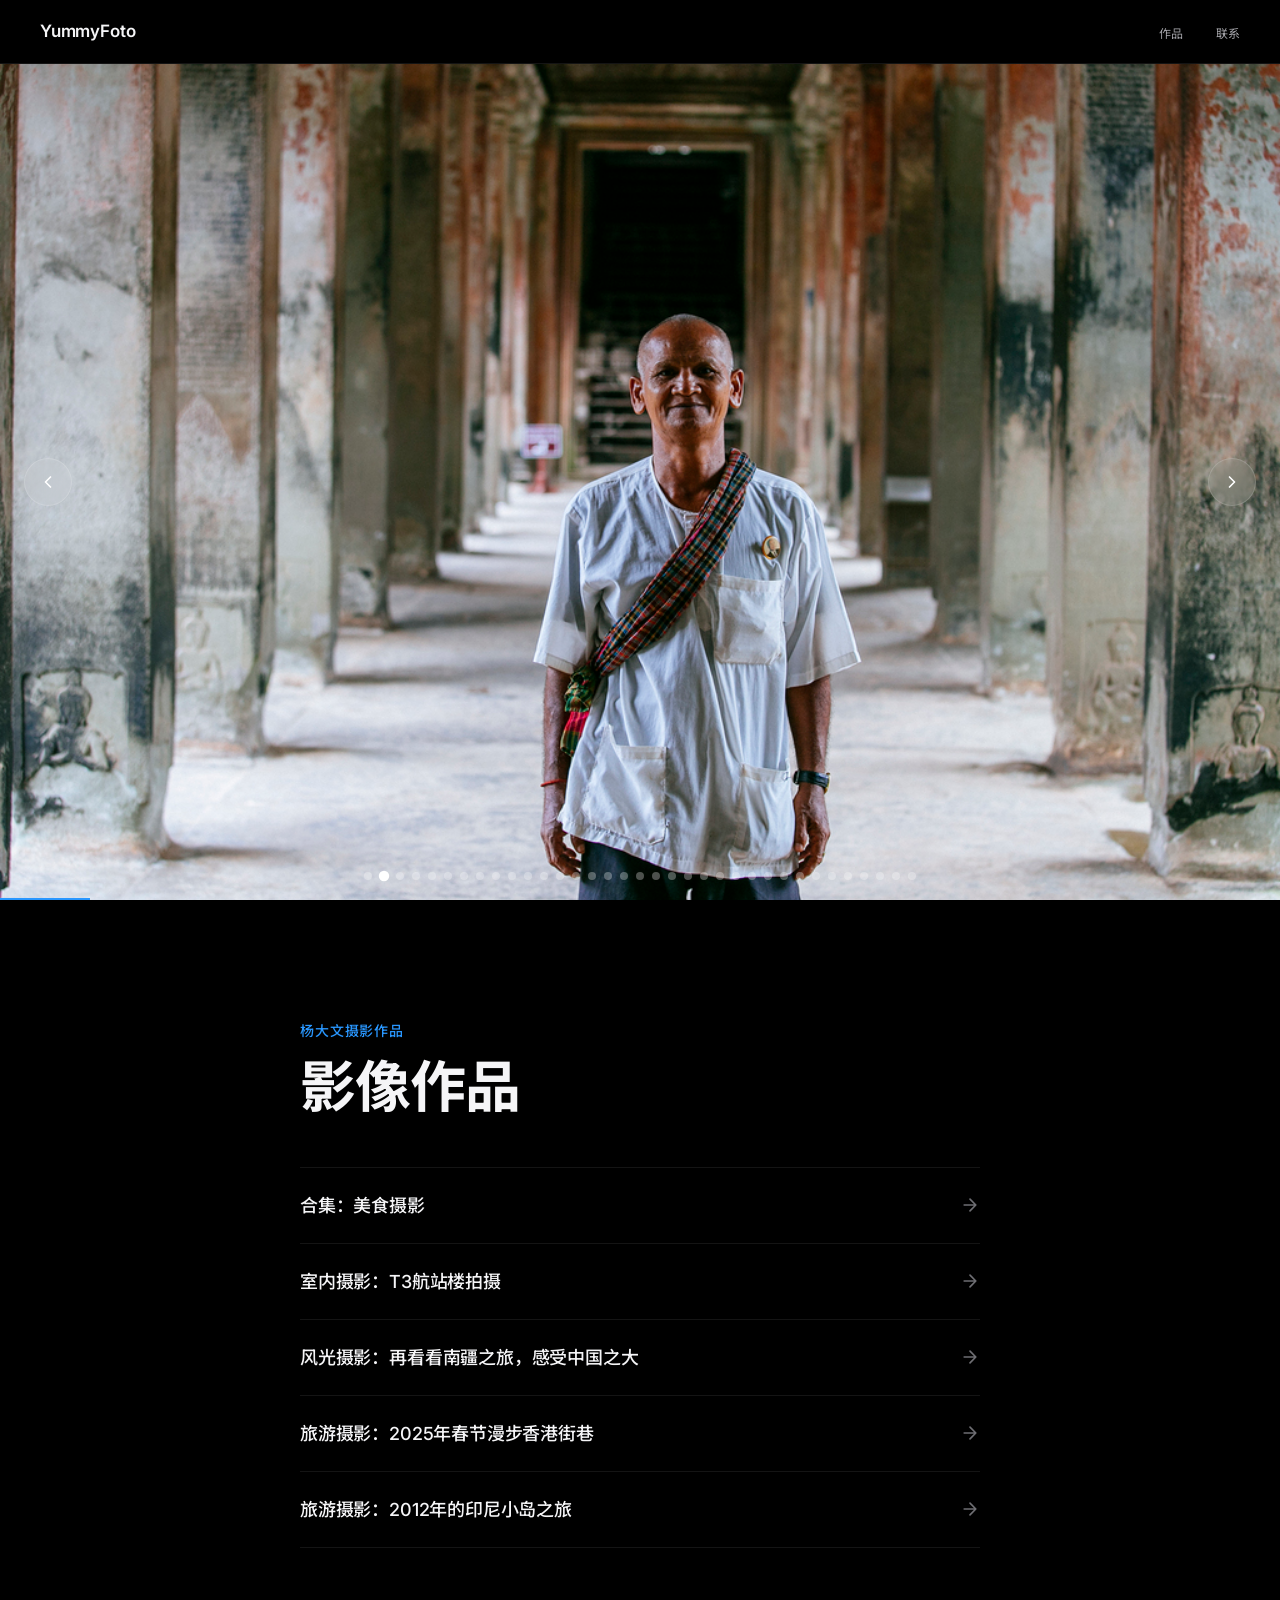
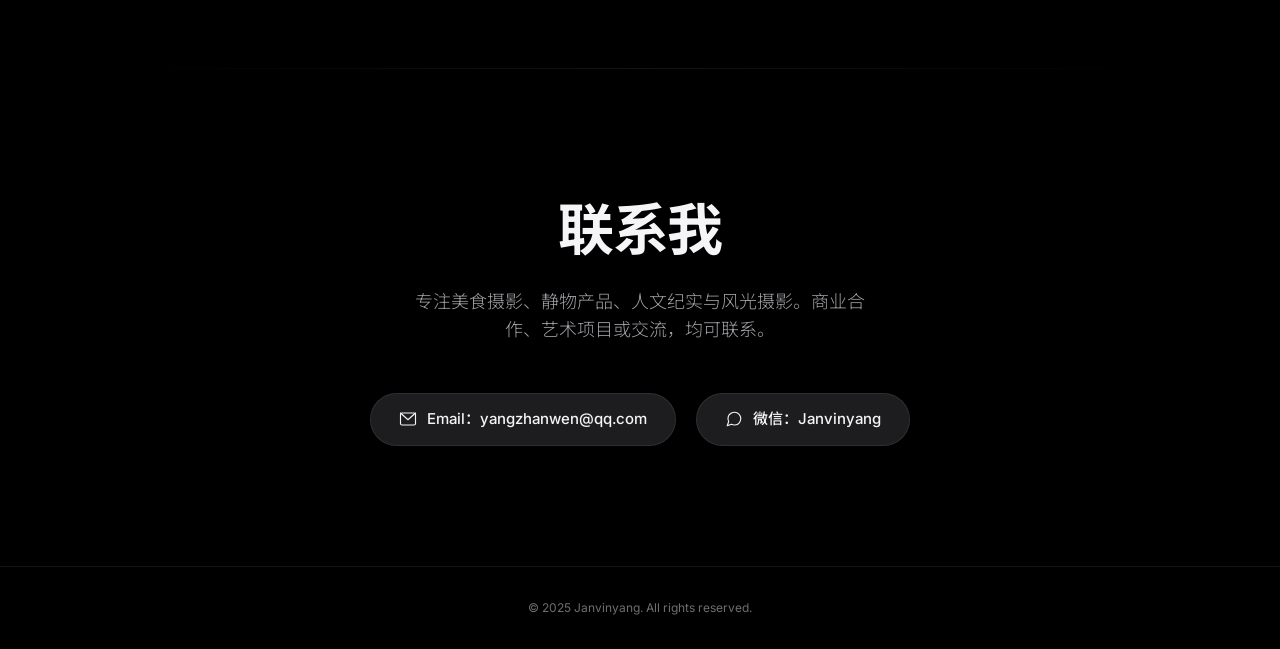
==== commit ef41c90e: "v1.3" ====
--- a/index.html
+++ b/index.html
@@ -3,7 +3,13 @@
 <head>
     <meta charset="UTF-8">
     <meta name="viewport" content="width=device-width, initial-scale=1.0">
-    <title>杨大文 — 个人作品集</title>
+    <title>杨大文  | YummyFoto</title>
+    <meta name="description" content="杨大文，个人摄影师，专注美食摄影、静物产品、人文纪实与风光摄影。用镜头捕捉光影，以影像讲述故事。">
+    <meta name="keywords" content="杨大文,个人摄影师,美食摄影,静物产品摄影,风光摄影,人文纪实,YummyFoto">
+    <meta property="og:title" content="杨大文 个人摄影师 | YummyFoto">
+    <meta property="og:description" content="杨大文，个人摄影师，专注美食摄影、静物产品、人文纪实与风光摄影。">
+    <meta property="og:type" content="website">
+    <meta property="og:locale" content="zh_CN">
     <link rel="preconnect" href="https://fonts.googleapis.com">
     <link rel="preconnect" href="https://fonts.gstatic.com" crossorigin>
     <link href="https://fonts.googleapis.com/css2?family=Noto+Sans+SC:wght@300;400;500;700&family=Inter:wght@300;400;500;600;700&display=swap" rel="stylesheet">
@@ -430,6 +436,17 @@
             .contact-links { flex-direction: column; align-items: center; }
         }
     </style>
+    <script type="application/ld+json">
+    {
+        "@context": "https://schema.org",
+        "@type": "Person",
+        "name": "杨大文",
+        "jobTitle": "个人摄影师",
+        "description": "杨大文，个人摄影师，专注美食摄影、静物产品、人文纪实与风光摄影",
+        "url": "",
+        "sameAs": []
+    }
+    </script>
 </head>
 <body>
 
@@ -437,7 +454,7 @@
     <div class="nav-inner">
         <div class="nav-brand">
             <a href="#" class="nav-logo">YummyFoto</a>
-            <span class="nav-tagline">摄影师 · 视觉创作者</span>
+            <span class="nav-tagline"></span>
         </div>
         <ul class="nav-links">
             <li><a href="#articles">作品</a></li>
@@ -477,7 +494,7 @@
 
 <section class="articles-section" id="articles">
     <div class="articles-inner">
-        <p class="articles-eyebrow"></p>
+        <p class="articles-eyebrow">杨大文摄影作品</p>
         <h2 class="articles-title">影像作品</h2>
         <div class="article-list" id="articleList"></div>
     </div>
@@ -485,7 +502,7 @@
 
 <section class="contact-section" id="contact">
     <h2 class="contact-title">联系我</h2>
-    <p class="contact-desc">无论是商业合作、艺术项目还是交流，均可联系。</p>
+    <p class="contact-desc">专注美食摄影、静物产品、人文纪实与风光摄影。商业合作、艺术项目或交流，均可联系。</p>
     <div class="contact-links">
         <a href="mailto:yangzhanwen@qq.com" class="contact-link">
             <svg viewBox="0 0 24 24" fill="none" stroke="currentColor" stroke-width="1.5" stroke-linecap="round" stroke-linejoin="round">
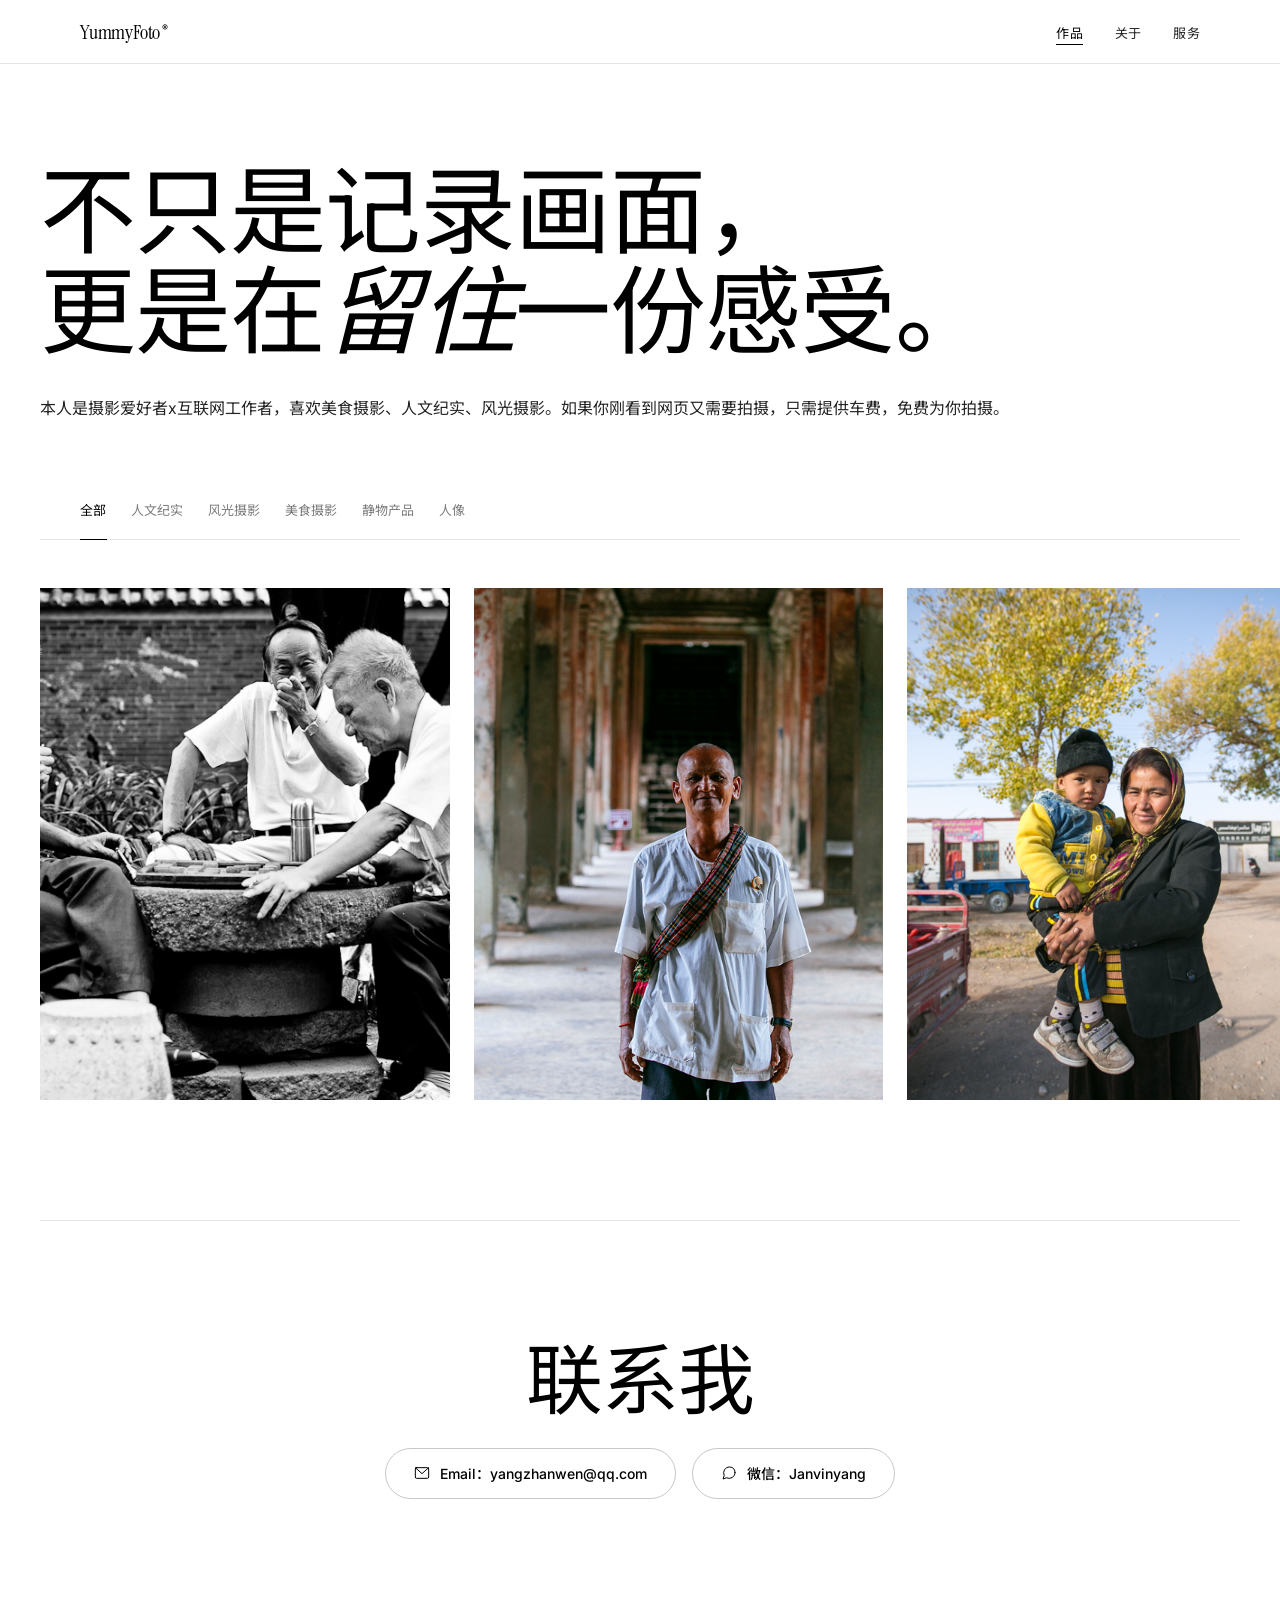
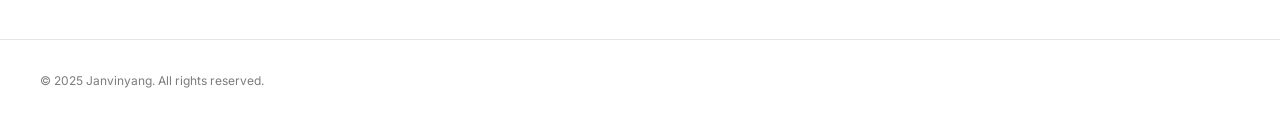
==== commit 5ef78386: "v2" ====
--- a/index.html
+++ b/index.html
@@ -3,7 +3,7 @@
 <head>
     <meta charset="UTF-8">
     <meta name="viewport" content="width=device-width, initial-scale=1.0">
-    <title>杨大文  | YummyFoto</title>
+    <title>YummyFoto | 杨大文 个人摄影师</title>
     <meta name="description" content="杨大文，个人摄影师，专注美食摄影、静物产品、人文纪实与风光摄影。用镜头捕捉光影，以影像讲述故事。">
     <meta name="keywords" content="杨大文,个人摄影师,美食摄影,静物产品摄影,风光摄影,人文纪实,YummyFoto">
     <meta property="og:title" content="杨大文 个人摄影师 | YummyFoto">
@@ -12,430 +12,8 @@
     <meta property="og:locale" content="zh_CN">
     <link rel="preconnect" href="https://fonts.googleapis.com">
     <link rel="preconnect" href="https://fonts.gstatic.com" crossorigin>
-    <link href="https://fonts.googleapis.com/css2?family=Noto+Sans+SC:wght@300;400;500;700&family=Inter:wght@300;400;500;600;700&display=swap" rel="stylesheet">
-    <style>
-        *, *::before, *::after {
-            margin: 0;
-            padding: 0;
-            box-sizing: border-box;
-        }
-
-        :root {
-            --color-bg: #000000;
-            --color-surface: #1d1d1f;
-            --color-text-primary: #f5f5f7;
-            --color-text-secondary: #a1a1a6;
-            --color-text-tertiary: #6e6e73;
-            --color-accent: #2997ff;
-            --color-accent-hover: #59b0ff;
-            --color-border: rgba(255, 255, 255, 0.08);
-            --color-border-hover: rgba(255, 255, 255, 0.15);
-            --font-primary: 'Inter', 'Noto Sans SC', -apple-system, BlinkMacSystemFont, 'Segoe UI', sans-serif;
-            --nav-height: 52px;
-            --transition-smooth: cubic-bezier(0.25, 0.1, 0.25, 1);
-        }
-
-        html {
-            scroll-behavior: smooth;
-            -webkit-font-smoothing: antialiased;
-            -moz-osx-font-smoothing: grayscale;
-        }
-
-        body {
-            font-family: var(--font-primary);
-            background-color: var(--color-bg);
-            color: var(--color-text-primary);
-            line-height: 1.5;
-            overflow-x: hidden;
-        }
-
-        ::selection {
-            background: var(--color-accent);
-            color: #fff;
-        }
-
-        nav {
-            position: fixed;
-            top: 0;
-            left: 0;
-            right: 0;
-            z-index: 1000;
-            height: 64px;
-            background: rgba(0, 0, 0, 0.5);
-            backdrop-filter: saturate(180%) blur(20px);
-            -webkit-backdrop-filter: saturate(180%) blur(20px);
-            border-bottom: 0.5px solid var(--color-border);
-            transition: background 0.3s var(--transition-smooth);
-        }
-
-        .nav-inner {
-            max-width: 1400px;
-            margin: 0 auto;
-            padding: 0 40px;
-            height: 100%;
-            display: flex;
-            align-items: center;
-            justify-content: space-between;
-        }
-
-        .nav-brand {
-            display: flex;
-            align-items: baseline;
-            gap: 12px;
-        }
-
-        .nav-logo {
-            font-size: 17px;
-            font-weight: 600;
-            letter-spacing: -0.01em;
-            color: var(--color-text-primary);
-            text-decoration: none;
-        }
-
-        .nav-tagline {
-            font-size: 13px;
-            font-weight: 300;
-            color: var(--color-text-tertiary);
-            letter-spacing: 0.02em;
-        }
-
-        .nav-links {
-            display: flex;
-            gap: 32px;
-            list-style: none;
-        }
-
-        .nav-links a {
-            font-size: 12px;
-            font-weight: 400;
-            color: var(--color-text-secondary);
-            text-decoration: none;
-            letter-spacing: 0.02em;
-            transition: color 0.3s var(--transition-smooth);
-        }
-
-        .nav-links a:hover {
-            color: var(--color-text-primary);
-        }
-
-        .nav-menu-btn {
-            display: none;
-            background: none;
-            border: none;
-            cursor: pointer;
-            padding: 8px;
-        }
-
-        .nav-menu-btn svg {
-            width: 20px;
-            height: 20px;
-            stroke: var(--color-text-primary);
-        }
-
-        .mobile-menu {
-            display: none;
-            position: fixed;
-            top: var(--nav-height);
-            left: 0;
-            right: 0;
-            bottom: 0;
-            background: rgba(0, 0, 0, 0.95);
-            backdrop-filter: blur(20px);
-            -webkit-backdrop-filter: blur(20px);
-            z-index: 999;
-            padding: 40px;
-        }
-
-        .mobile-menu.active {
-            display: flex;
-            flex-direction: column;
-            gap: 24px;
-        }
-
-        .mobile-menu a {
-            font-size: 28px;
-            font-weight: 600;
-            color: var(--color-text-primary);
-            text-decoration: none;
-        }
-
-        .carousel-fullscreen {
-            position: relative;
-           width: 100%;
-            height: calc(100vh - 64px);
-            margin-top: 64px;
-            overflow: hidden;
-            background: #000;
-        }
-
-        .carousel-track {
-            position: relative;
-            width: 100%;
-            height: 100%;
-        }
-
-        .carousel-slide {
-            position: absolute;
-            inset: 0;
-            opacity: 0;
-            transition: opacity 0.8s var(--transition-smooth);
-        }
-
-        .carousel-slide.active {
-            opacity: 1;
-        }
-
-        .carousel-slide img {
-            width: 100%;
-            height: 100%;
-            object-fit: cover;
-            object-position: center;
-            display: block;
-        }
-
-        .carousel-btn {
-            position: absolute;
-            top: 50%;
-            transform: translateY(-50%);
-            width: 48px;
-            height: 48px;
-            display: flex;
-            align-items: center;
-            justify-content: center;
-            background: rgba(255, 255, 255, 0.1);
-            backdrop-filter: blur(12px);
-            -webkit-backdrop-filter: blur(12px);
-            border: 0.5px solid rgba(255, 255, 255, 0.15);
-            border-radius: 50%;
-            cursor: pointer;
-            z-index: 10;
-            transition: all 0.3s var(--transition-smooth);
-        }
-
-        .carousel-btn:hover {
-            background: rgba(255, 255, 255, 0.2);
-        }
-
-        .carousel-btn svg {
-            width: 20px;
-            height: 20px;
-            stroke: #fff;
-        }
-
-        .carousel-btn-prev { left: 24px; }
-        .carousel-btn-next { right: 24px; }
-
-        .carousel-dots {
-            position: absolute;
-            bottom: 20px;
-            left: 50%;
-            transform: translateX(-50%);
-            display: flex;
-            gap: 8px;
-            z-index: 10;
-        }
-
-        .carousel-dot {
-            width: 8px;
-            height: 8px;
-            border-radius: 50%;
-            background: rgba(255, 255, 255, 0.3);
-            border: none;
-            cursor: pointer;
-            padding: 0;
-            transition: all 0.3s var(--transition-smooth);
-        }
-
-        .carousel-dot.active {
-            background: #fff;
-            transform: scale(1.3);
-        }
-
-        .carousel-progress {
-            position: absolute;
-            bottom: 0;
-            left: 0;
-            height: 2px;
-            background: var(--color-accent);
-            z-index: 10;
-            transition: width 0.1s linear;
-        }
-
-        .articles-section {
-            padding: 120px 40px;
-        }
-
-        .articles-inner {
-            max-width: 680px;
-            margin: 0 auto;
-        }
-
-        .articles-eyebrow {
-            font-size: 14px;
-            font-weight: 500;
-            color: var(--color-accent);
-            letter-spacing: 0.06em;
-            text-transform: uppercase;
-            margin-bottom: 16px;
-        }
-
-        .articles-title {
-            font-size: clamp(36px, 5vw, 56px);
-            font-weight: 700;
-            letter-spacing: -0.02em;
-            line-height: 1.1;
-            margin-bottom: 48px;
-        }
-
-        .article-list {
-            display: flex;
-            flex-direction: column;
-        }
-
-        .article-item {
-            display: flex;
-            align-items: center;
-            justify-content: space-between;
-            padding: 24px 0;
-            border-bottom: 0.5px solid var(--color-border);
-            text-decoration: none;
-            color: var(--color-text-primary);
-            transition: padding-left 0.3s var(--transition-smooth);
-        }
-
-        .article-item:first-child {
-            border-top: 0.5px solid var(--color-border);
-        }
-
-        .article-item:hover {
-            padding-left: 12px;
-        }
-
-        .article-item-title {
-            font-size: 18px;
-            font-weight: 500;
-            letter-spacing: -0.01em;
-        }
-
-        .article-item-arrow {
-            flex-shrink: 0;
-            width: 20px;
-            height: 20px;
-            stroke: var(--color-text-tertiary);
-            transition: transform 0.3s var(--transition-smooth), stroke 0.3s var(--transition-smooth);
-        }
-
-        .article-item:hover .article-item-arrow {
-            transform: translateX(4px);
-            stroke: var(--color-accent);
-        }
-
-        .contact-section {
-            text-align: center;
-            padding: 120px 40px;
-            position: relative;
-        }
-
-        .contact-section::before {
-            content: '';
-            position: absolute;
-            top: 0;
-            left: 50%;
-            transform: translateX(-50%);
-            width: 80%;
-            height: 1px;
-            background: linear-gradient(to right, transparent, var(--color-border), transparent);
-        }
-
-        .contact-title {
-            font-size: clamp(36px, 5vw, 56px);
-            font-weight: 700;
-            letter-spacing: -0.02em;
-            margin-bottom: 16px;
-        }
-
-        .contact-desc {
-            font-size: 18px;
-            font-weight: 300;
-            color: var(--color-text-secondary);
-            max-width: 480px;
-            margin: 0 auto 48px;
-            line-height: 1.6;
-        }
-
-        .contact-links {
-            display: flex;
-            justify-content: center;
-            gap: 20px;
-            flex-wrap: wrap;
-        }
-
-        .contact-link {
-            display: inline-flex;
-            align-items: center;
-            gap: 10px;
-            padding: 14px 28px;
-            font-size: 15px;
-            font-weight: 500;
-            font-family: var(--font-primary);
-            color: var(--color-text-primary);
-            background: var(--color-surface);
-            border: 1px solid var(--color-border);
-            border-radius: 980px;
-            text-decoration: none;
-            transition: all 0.3s var(--transition-smooth);
-        }
-
-        .contact-link:hover {
-            border-color: var(--color-accent);
-            background: rgba(41, 151, 255, 0.08);
-            transform: translateY(-2px);
-        }
-
-        .contact-link svg {
-            width: 18px;
-            height: 18px;
-        }
-
-        footer {
-            padding: 32px 40px;
-            text-align: center;
-            border-top: 0.5px solid var(--color-border);
-        }
-
-        footer p {
-            font-size: 12px;
-            color: var(--color-text-tertiary);
-        }
-
-        @media (max-width: 768px) {
-            .nav-links { display: none; }
-            .nav-menu-btn { display: block; }
-            .nav-inner { padding: 0 24px; }
-            .nav-tagline { display: none; }
-
-            .carousel-fullscreen {
-                height: auto;
-                padding-top: 75%;
-                margin-top: 64px;
-            }
-
-            .carousel-fullscreen .carousel-track {
-                position: absolute;
-                inset: 0;
-                height: 100%;
-            }
-
-            .carousel-btn { width: 40px; height: 40px; }
-            .carousel-btn svg { width: 16px; height: 16px; }
-            .carousel-btn-prev { left: 12px; }
-            .carousel-btn-next { right: 12px; }
-
-            .articles-section { padding: 80px 24px; }
-            .contact-section { padding: 80px 24px; }
-            .contact-links { flex-direction: column; align-items: center; }
-        }
-    </style>
+    <link href="https://fonts.googleapis.com/css2?family=Instrument+Serif:ital@0;1&family=Inter:wght@400;500;600&family=Noto+Sans+SC:wght@300;400;500&display=swap" rel="stylesheet">
+    <link rel="stylesheet" href="styles.css">
     <script type="application/ld+json">
     {
         "@context": "https://schema.org",
@@ -452,13 +30,11 @@
 
 <nav>
     <div class="nav-inner">
-        <div class="nav-brand">
-            <a href="#" class="nav-logo">YummyFoto</a>
-            <span class="nav-tagline"></span>
-        </div>
+        <a href="index.html" class="nav-logo">YummyFoto<sup>®</sup></a>
         <ul class="nav-links">
-            <li><a href="#articles">作品</a></li>
-            <li><a href="#contact">联系</a></li>
+            <li><a href="index.html" class="active">作品</a></li>
+            <li><a href="about.html">关于</a></li>
+            <li><a href="services.html">服务</a></li>
         </ul>
         <button class="nav-menu-btn" onclick="toggleMobileMenu()" aria-label="菜单">
             <svg viewBox="0 0 24 24" fill="none" stroke-width="1.5" stroke-linecap="round">
@@ -471,204 +47,198 @@
 </nav>
 
 <div class="mobile-menu" id="mobileMenu">
-    <a href="#works" onclick="toggleMobileMenu()">作品</a>
-    <a href="#articles" onclick="toggleMobileMenu()">文章</a>
-    <a href="#contact" onclick="toggleMobileMenu()">联系</a>
+    <a href="index.html" onclick="toggleMobileMenu()">作品</a>
+    <a href="about.html" onclick="toggleMobileMenu()">关于</a>
+    <a href="services.html" onclick="toggleMobileMenu()">服务</a>
 </div>
 
-<div class="carousel-fullscreen" id="works">
-    <div class="carousel-track" id="carouselTrack"></div>
-    <button class="carousel-btn carousel-btn-prev" id="carouselPrev" aria-label="上一张">
+<!-- About teaser -->
+<section class="page-hero">
+    <div class="hero-inner">
+        <h2 class="hero-heading">不只是记录画面，<br>更是在<em>留住</em>一份感受。</h2>
+        <div class="hero-body">
+            <p>
+                本人是摄影爱好者x互联网工作者，喜欢美食摄影、人文纪实、风光摄影。如果你刚看到网页又需要拍摄，只需提供车费，免费为你拍摄。
+            </p>
+        </div>
+    </div>
+</section>
+
+<!-- Works Gallery -->
+<section class="works-section" id="works">
+    <div class="works-inner">
+        <div class="section-header">
+            <span class="section-label">Works</span>
+            <span class="section-count" id="worksCount"></span>
+        </div>
+        <div class="works-filter" id="worksFilter"></div>
+        <div class="works-grid" id="worksGrid"></div>
+    </div>
+</section>
+
+<!-- Contact -->
+<section class="contact-section" id="contact">
+    <div class="contact-inner">
+        <h2 class="contact-title">联系我</h2>
+        <div class="contact-links">
+            <a href="mailto:yangzhanwen@qq.com" class="contact-link">
+                <svg viewBox="0 0 24 24" fill="none" stroke="currentColor" stroke-width="1.5" stroke-linecap="round" stroke-linejoin="round">
+                    <rect x="2" y="4" width="20" height="16" rx="2"/>
+                    <path d="M22 4L12 13 2 4"/>
+                </svg>
+                Email：yangzhanwen@qq.com
+            </a>
+            <a href="#" class="contact-link">
+                <svg viewBox="0 0 24 24" fill="none" stroke="currentColor" stroke-width="1.5" stroke-linecap="round" stroke-linejoin="round">
+                    <path d="M21 11.5a8.38 8.38 0 01-.9 3.8 8.5 8.5 0 01-7.6 4.7 8.38 8.38 0 01-3.8-.9L3 21l1.9-5.7a8.38 8.38 0 01-.9-3.8 8.5 8.5 0 014.7-7.6 8.38 8.38 0 013.8-.9h.5a8.48 8.48 0 018 8v.5z"/>
+                </svg>
+                微信：Janvinyang
+            </a>
+        </div>
+    </div>
+</section>
+
+<footer>
+    <div class="footer-inner">
+        <p>© 2025 Janvinyang. All rights reserved.</p>
+    </div>
+</footer>
+
+<!-- Lightbox -->
+<div class="lightbox" id="lightbox" role="dialog" aria-modal="true" aria-label="作品查看">
+    <button class="lightbox-close" id="lightboxClose" aria-label="关闭">
+        <svg viewBox="0 0 24 24" fill="none" stroke-width="2" stroke-linecap="round">
+            <line x1="6" y1="6" x2="18" y2="18"/>
+            <line x1="18" y1="6" x2="6" y2="18"/>
+        </svg>
+    </button>
+    <button class="lightbox-nav lightbox-prev" id="lightboxPrev" aria-label="上一张">
         <svg viewBox="0 0 24 24" fill="none" stroke-width="2" stroke-linecap="round" stroke-linejoin="round">
             <path d="M15 18l-6-6 6-6"/>
         </svg>
     </button>
-    <button class="carousel-btn carousel-btn-next" id="carouselNext" aria-label="下一张">
+    <figure class="lightbox-figure">
+        <img id="lightboxImg" src="" alt="">
+    </figure>
+    <figcaption class="lightbox-caption">
+        <span id="lightboxTitle"></span>
+        <span class="lightbox-category" id="lightboxCategory"></span>
+    </figcaption>
+    <button class="lightbox-nav lightbox-next" id="lightboxNext" aria-label="下一张">
         <svg viewBox="0 0 24 24" fill="none" stroke-width="2" stroke-linecap="round" stroke-linejoin="round">
             <path d="M9 18l6-6-6-6"/>
         </svg>
     </button>
-    <div class="carousel-dots" id="carouselDots"></div>
-    <div class="carousel-progress" id="carouselProgress"></div>
 </div>
 
-<section class="articles-section" id="articles">
-    <div class="articles-inner">
-        <p class="articles-eyebrow">杨大文摄影作品</p>
-        <h2 class="articles-title">影像作品</h2>
-        <div class="article-list" id="articleList"></div>
-    </div>
-</section>
-
-<section class="contact-section" id="contact">
-    <h2 class="contact-title">联系我</h2>
-    <p class="contact-desc">专注美食摄影、静物产品、人文纪实与风光摄影。商业合作、艺术项目或交流，均可联系。</p>
-    <div class="contact-links">
-        <a href="mailto:yangzhanwen@qq.com" class="contact-link">
-            <svg viewBox="0 0 24 24" fill="none" stroke="currentColor" stroke-width="1.5" stroke-linecap="round" stroke-linejoin="round">
-                <rect x="2" y="4" width="20" height="16" rx="2"/>
-                <path d="M22 4L12 13 2 4"/>
-            </svg>
-            Email：yangzhanwen@qq.com
-        </a>
-        <a href="#" class="contact-link">
-            <svg viewBox="0 0 24 24" fill="none" stroke="currentColor" stroke-width="1.5" stroke-linecap="round" stroke-linejoin="round">
-                <path d="M21 11.5a8.38 8.38 0 01-.9 3.8 8.5 8.5 0 01-7.6 4.7 8.38 8.38 0 01-3.8-.9L3 21l1.9-5.7a8.38 8.38 0 01-.9-3.8 8.5 8.5 0 014.7-7.6 8.38 8.38 0 013.8-.9h.5a8.48 8.48 0 018 8v.5z"/>
-            </svg>
-            微信：Janvinyang
-        </a>
-    </div>
-</section>
-
-<footer>
-    <p>© 2025 Janvinyang. All rights reserved.</p>
-</footer>
-
 <script src="images/manifest.js"></script>
-<script src="articles.js"></script>
+
 <script>
     function toggleMobileMenu() {
         document.getElementById('mobileMenu').classList.toggle('active');
     }
 
     const works = (typeof __GALLERY_MANIFEST__ !== 'undefined' && __GALLERY_MANIFEST__.works) ? __GALLERY_MANIFEST__.works : [];
+    const categories = (typeof __GALLERY_MANIFEST__ !== 'undefined' && __GALLERY_MANIFEST__.categories) ? Object.values(__GALLERY_MANIFEST__.categories) : [];
     const articles = (typeof __ARTICLES__ !== 'undefined') ? __ARTICLES__ : [];
 
-    let currentIndex = 0;
-    let autoplayTimer = null;
-    let progressTimer = null;
-    const AUTOPLAY_INTERVAL = 5000;
-    const PROGRESS_STEP = 50;
-
-    function buildCarousel() {
-        const track = document.getElementById('carouselTrack');
-        const dots = document.getElementById('carouselDots');
-
-        if (works.length === 0) {
-            track.innerHTML = '<div style="display:flex;align-items:center;justify-content:center;height:100%;color:var(--color-text-tertiary);">暂无作品</div>';
+    let currentFilter = 'all';
+    let lightboxIndex = 0;
+    let visibleWorks = [];
+
+    /* ---------- Works filter + grid ---------- */
+    function buildFilter() {
+        const filter = document.getElementById('worksFilter');
+        const buttons = [{ key: 'all', label: '全部' }].concat(categories.map(c => ({ key: c.filter, label: c.label })));
+        filter.innerHTML = buttons.map(b => `
+            <button class="filter-btn${b.key === 'all' ? ' active' : ''}" data-filter="${b.key}">${b.label}</button>
+        `).join('');
+
+        filter.addEventListener('click', (e) => {
+            const btn = e.target.closest('.filter-btn');
+            if (!btn) return;
+            filter.querySelectorAll('.filter-btn').forEach(b => b.classList.remove('active'));
+            btn.classList.add('active');
+            currentFilter = btn.dataset.filter;
+            renderWorks();
+        });
+    }
+
+    function renderWorks() {
+        const grid = document.getElementById('worksGrid');
+        visibleWorks = currentFilter === 'all' ? works : works.filter(w => w.category === currentFilter);
+
+        document.getElementById('worksCount').textContent = String(visibleWorks.length).padStart(2, '0') + ' 件作品';
+
+        if (visibleWorks.length === 0) {
+            grid.innerHTML = '<p class="works-empty">暂无作品</p>';
             return;
         }
 
-        track.innerHTML = works.map((work, i) => `
-            <div class="carousel-slide${i === 0 ? ' active' : ''}" data-index="${i}">
-                <img src="${work.src}" alt="${work.title}" loading="${i < 3 ? 'eager' : 'lazy'}">
-            </div>
+        const single = visibleWorks.map((work, i) => `
+            <a class="work-card" href="${work.src}" data-index="${i}">
+                <div class="work-media">
+                    <img src="${work.src}" alt="${work.title}" loading="lazy">
+                </div>
+
+            </a>
         `).join('');
 
-        dots.innerHTML = works.map((_, i) => `
-            <button class="carousel-dot${i === 0 ? ' active' : ''}" data-index="${i}" aria-label="第${i + 1}张"></button>
-        `).join('');
-
-        dots.addEventListener('click', (e) => {
-            const dot = e.target.closest('.carousel-dot');
-            if (dot) goTo(parseInt(dot.dataset.index));
-        });
-
-        document.getElementById('carouselPrev').addEventListener('click', () => {
-            goTo(currentIndex - 1);
-        });
-
-        document.getElementById('carouselNext').addEventListener('click', () => {
-            goTo(currentIndex + 1);
-        });
-
-        const carousel = document.getElementById('works');
-        carousel.addEventListener('mouseenter', pauseAutoplay);
-        carousel.addEventListener('mouseleave', startAutoplay);
-
-        carousel.addEventListener('touchstart', (e) => {
-            pauseAutoplay();
-            carousel._touchStartX = e.touches[0].clientX;
-        }, { passive: true });
-
-        carousel.addEventListener('touchend', (e) => {
-            const diff = e.changedTouches[0].clientX - carousel._touchStartX;
-            if (Math.abs(diff) > 50) {
-                diff > 0 ? goTo(currentIndex - 1) : goTo(currentIndex + 1);
-            }
-            startAutoplay();
-        }, { passive: true });
-
-        startAutoplay();
-    }
-
-    function goTo(index) {
-        if (works.length === 0) return;
-        if (index < 0) index = works.length - 1;
-        if (index >= works.length) index = 0;
-
-        const slides = document.querySelectorAll('.carousel-slide');
-        const dots = document.querySelectorAll('.carousel-dot');
-
-        slides.forEach(s => s.classList.remove('active'));
-        dots.forEach(d => d.classList.remove('active'));
-
-        slides[index].classList.add('active');
-        dots[index].classList.add('active');
-
-        currentIndex = index;
-        resetProgress();
-    }
-
-    function startAutoplay() {
-        pauseAutoplay();
-        resetProgress();
-        autoplayTimer = setInterval(() => {
-            goTo(currentIndex + 1);
-        }, AUTOPLAY_INTERVAL);
-    }
-
-    function pauseAutoplay() {
-        if (autoplayTimer) { clearInterval(autoplayTimer); autoplayTimer = null; }
-        if (progressTimer) { clearInterval(progressTimer); progressTimer = null; }
-        document.getElementById('carouselProgress').style.width = '0%';
-    }
-
-    function resetProgress() {
-        const bar = document.getElementById('carouselProgress');
-        bar.style.transition = 'none';
-        bar.style.width = '0%';
-
-        if (progressTimer) clearInterval(progressTimer);
-
-        let elapsed = 0;
-        progressTimer = setInterval(() => {
-            elapsed += PROGRESS_STEP;
-            const pct = Math.min((elapsed / AUTOPLAY_INTERVAL) * 100, 100);
-            bar.style.transition = 'width 50ms linear';
-            bar.style.width = pct + '%';
-        }, PROGRESS_STEP);
-    }
-
-    function buildArticles() {
-        const list = document.getElementById('articleList');
-        if (articles.length > 0) {
-            list.innerHTML = articles.map(a => `
-                <a class="article-item" href="${a.url}" target="_blank" rel="noopener noreferrer">
-                    <span class="article-item-title">${a.title}</span>
-                    <svg class="article-item-arrow" viewBox="0 0 24 24" fill="none" stroke-width="2" stroke-linecap="round" stroke-linejoin="round">
-                        <path d="M5 12h14M12 5l7 7-7 7"/>
-                    </svg>
-                </a>
-            `).join('');
-        } else {
-            list.innerHTML = '<p style="color:var(--color-text-tertiary);font-size:15px;">暂无文章</p>';
-        }
-    }
+        grid.innerHTML = '<div class="works-track">' + single + single + '</div>';
+    }
+
+    /* ---------- Lightbox ---------- */
+    function openLightbox(index) {
+        lightboxIndex = index;
+        updateLightbox();
+        document.getElementById('lightbox').classList.add('open');
+        document.body.style.overflow = 'hidden';
+    }
+
+    function closeLightbox() {
+        document.getElementById('lightbox').classList.remove('open');
+        document.body.style.overflow = '';
+    }
+
+    function updateLightbox() {
+        const work = visibleWorks[lightboxIndex];
+        if (!work) return;
+        document.getElementById('lightboxImg').src = work.src;
+        document.getElementById('lightboxImg').alt = work.title;
+    }
+
+    function lightboxNav(dir) {
+        if (visibleWorks.length === 0) return;
+        lightboxIndex = (lightboxIndex + dir + visibleWorks.length) % visibleWorks.length;
+        updateLightbox();
+    }
+
+    document.getElementById('worksGrid').addEventListener('click', (e) => {
+        const card = e.target.closest('.work-card');
+        if (!card) return;
+        e.preventDefault();
+        openLightbox(parseInt(card.dataset.index));
+    });
+
+    document.getElementById('lightboxClose').addEventListener('click', closeLightbox);
+    document.getElementById('lightboxPrev').addEventListener('click', () => lightboxNav(-1));
+    document.getElementById('lightboxNext').addEventListener('click', () => lightboxNav(1));
+
+    document.getElementById('lightbox').addEventListener('click', (e) => {
+        if (e.target === e.currentTarget) closeLightbox();
+    });
 
     document.addEventListener('keydown', (e) => {
-        if (e.key === 'ArrowLeft') goTo(currentIndex - 1);
-        if (e.key === 'ArrowRight') goTo(currentIndex + 1);
+        const open = document.getElementById('lightbox').classList.contains('open');
+        if (!open) return;
+        if (e.key === 'Escape') closeLightbox();
+        if (e.key === 'ArrowLeft') lightboxNav(-1);
+        if (e.key === 'ArrowRight') lightboxNav(1);
     });
 
-    const navEl = document.querySelector('nav');
-    window.addEventListener('scroll', () => {
-        navEl.style.background = window.scrollY > window.innerHeight * 0.8
-            ? 'rgba(0, 0, 0, 0.85)'
-            : 'rgba(0, 0, 0, 0.5)';
-    }, { passive: true });
-
-    buildCarousel();
+    buildFilter();
+    renderWorks();
+    buildTicker();
     buildArticles();
 </script>
 
--- a/styles.css
+++ b/styles.css
@@ -0,0 +1,1012 @@
+/* ---------- Design Tokens ---------- */
+*, *::before, *::after {
+    margin: 0;
+    padding: 0;
+    box-sizing: border-box;
+}
+
+:root {
+    --color-bg: #ffffff;
+    --color-text: #262525;
+    --color-black: #000000;
+    --color-text-secondary: #7d7c7c;
+    --color-border: rgba(38, 37, 37, 0.12);
+    --font-serif: 'Instrument Serif', 'Noto Sans SC', Georgia, serif;
+    --font-primary: 'Inter', 'Noto Sans SC', -apple-system, BlinkMacSystemFont, 'Segoe UI', sans-serif;
+    --nav-height: 64px;
+    --transition-smooth: cubic-bezier(0.25, 0.1, 0.25, 1);
+    --section-pad: 120px;
+    --content-max: 1200px;
+}
+
+html {
+    scroll-behavior: smooth;
+    -webkit-font-smoothing: antialiased;
+    -moz-osx-font-smoothing: grayscale;
+}
+
+body {
+    font-family: var(--font-primary);
+    background-color: var(--color-bg);
+    color: var(--color-text);
+    line-height: 1.5;
+    overflow-x: hidden;
+}
+
+::selection { background: var(--color-black); color: #fff; }
+img { display: block; max-width: 100%; }
+a { color: inherit; text-decoration: none; }
+
+/* ---------- Navigation ---------- */
+nav {
+    position: fixed;
+    top: 0; left: 0; right: 0;
+    z-index: 1000;
+    height: var(--nav-height);
+    background: rgba(255, 255, 255, 0.85);
+    backdrop-filter: saturate(180%) blur(20px);
+    -webkit-backdrop-filter: saturate(180%) blur(20px);
+    border-bottom: 1px solid var(--color-border);
+    transition: background 0.3s var(--transition-smooth);
+}
+
+.nav-inner {
+    max-width: var(--content-max);
+    margin: 0 auto;
+    padding: 0 40px;
+    height: 100%;
+    display: flex;
+    align-items: center;
+    justify-content: space-between;
+}
+
+.nav-logo {
+    font-family: var(--font-serif);
+    font-size: 20px;
+    font-weight: 400;
+    letter-spacing: -0.01em;
+    color: var(--color-black);
+    text-decoration: none;
+}
+
+.nav-logo sup {
+    font-family: var(--font-primary);
+    font-size: 9px;
+    font-weight: 500;
+    margin-left: 2px;
+}
+
+.nav-links {
+    display: flex;
+    gap: 32px;
+    list-style: none;
+}
+
+.nav-links a {
+    font-size: 13px;
+    font-weight: 400;
+    color: var(--color-text);
+    text-decoration: none;
+    letter-spacing: 0.02em;
+    position: relative;
+    padding: 4px 0;
+}
+
+.nav-links a::after {
+    content: '';
+    position: absolute;
+    left: 0; bottom: 0;
+    width: 100%; height: 1px;
+    background: var(--color-black);
+    transform: scaleX(0);
+    transform-origin: right;
+    transition: transform 0.35s var(--transition-smooth);
+}
+
+.nav-links a:hover::after,
+.nav-links a.active::after {
+    transform: scaleX(1);
+    transform-origin: left;
+}
+
+.nav-links a.active {
+    color: var(--color-black);
+}
+
+.nav-menu-btn {
+    display: none;
+    background: none; border: none;
+    cursor: pointer; padding: 8px;
+}
+
+.nav-menu-btn svg {
+    width: 22px; height: 22px;
+    stroke: var(--color-black);
+}
+
+.mobile-menu {
+    display: none;
+    position: fixed;
+    inset: var(--nav-height) 0 0 0;
+    background: var(--color-bg);
+    z-index: 999;
+    padding: 48px 32px;
+    flex-direction: column;
+    gap: 0;
+}
+
+.mobile-menu.active { display: flex; }
+
+.mobile-menu a {
+    font-family: var(--font-serif);
+    font-size: 40px;
+    color: var(--color-black);
+    text-decoration: none;
+    padding: 14px 0;
+    border-bottom: 1px solid var(--color-border);
+}
+
+/* ---------- Section label ---------- */
+.section-label {
+    font-size: 12px;
+    font-weight: 500;
+    letter-spacing: 0.14em;
+    text-transform: uppercase;
+    color: var(--color-text-secondary);
+}
+
+.section-count {
+    font-size: 12px;
+    color: var(--color-text-secondary);
+    letter-spacing: 0.02em;
+}
+
+.section-header {
+    display: flex;
+    align-items: baseline;
+    justify-content: space-between;
+    gap: 16px;
+    flex-wrap: wrap;
+    margin-bottom: 56px;
+}
+
+.works-section .section-header {
+    display: none;
+}
+
+/* ---------- Hero (Home) ---------- */
+.hero {
+    padding: calc(var(--nav-height) + 80px) 40px 96px;
+}
+
+.hero-inner {
+    max-width: var(--content-max);
+    margin: 0 auto;
+}
+
+.hero-heading {
+    font-family: var(--font-serif);
+    font-weight: 400;
+    font-size: clamp(44px, 8vw, 96px);
+    line-height: 1.04;
+    letter-spacing: -0.01em;
+    color: var(--color-black);
+    margin-bottom: 32px;
+    max-width: 14em;
+}
+
+.hero-heading em { font-style: italic; }
+
+.hero-paragraph {
+    font-size: 16px;
+    font-weight: 400;
+    color: var(--color-text-secondary);
+    max-width: 540px;
+    line-height: 1.7;
+}
+
+/* ---------- Page Hero (About/Services) ---------- */
+.page-hero {
+    padding: calc(var(--nav-height) + 100px) 40px 80px;
+}
+
+.page-hero-inner {
+    max-width: var(--content-max);
+    margin: 0 auto;
+}
+
+.page-hero-label {
+    font-size: 12px;
+    font-weight: 500;
+    letter-spacing: 0.14em;
+    text-transform: uppercase;
+    color: var(--color-text-secondary);
+    display: block;
+    margin-bottom: 24px;
+}
+
+.page-hero-heading {
+    font-family: var(--font-serif);
+    font-weight: 400;
+    font-size: clamp(44px, 8vw, 96px);
+    line-height: 1.04;
+    letter-spacing: -0.01em;
+    color: var(--color-black);
+    max-width: 14em;
+    margin-bottom: 32px;
+}
+
+.page-hero-heading em { font-style: italic; }
+
+.page-hero-sub {
+    font-size: 16px;
+    font-weight: 400;
+    color: var(--color-text-secondary);
+    max-width: 600px;
+    line-height: 1.7;
+}
+
+/* ---------- Banner Strip (full-width image) ---------- */
+.banner-strip {
+    display: block;
+    width: 100vw;
+    height: clamp(280px, 42vw, 560px);
+    object-fit: cover;
+    margin: 0 0 var(--section-pad);
+    margin-left: calc(-50vw + 50%);
+}
+
+/* ---------- About Section (Home) ---------- */
+.about-section {
+    padding: 0 40px var(--section-pad);
+}
+
+.about-inner {
+    max-width: var(--content-max);
+    margin: 0 auto;
+}
+
+.about-heading {
+    font-family: var(--font-serif);
+    font-weight: 400;
+    font-size: clamp(36px, 5.5vw, 72px);
+    line-height: 1.08;
+    letter-spacing: -0.01em;
+    color: var(--color-black);
+    margin-bottom: 48px;
+}
+
+.about-heading em { font-style: italic; }
+
+.about-body {
+    display: grid;
+    grid-template-columns: 1fr 1fr;
+    gap: 64px 80px;
+}
+
+.about-body p {
+    font-size: 15px;
+    color: var(--color-text-secondary);
+    line-height: 1.8;
+}
+
+.about-body p + p { margin-top: 16px; }
+
+/* ---------- About Page Story ---------- */
+.story-section {
+    padding: 0 40px var(--section-pad);
+}
+
+.story-inner {
+    max-width: var(--content-max);
+    margin: 0 auto;
+}
+
+.story-text {
+    display: grid;
+    grid-template-columns: 1fr 1fr;
+    gap: 64px 80px;
+    margin-top: 48px;
+}
+
+.story-text p {
+    font-size: 16px;
+    color: var(--color-text-secondary);
+    line-height: 1.8;
+}
+
+.story-text p + p { margin-top: 20px; }
+
+/* ---------- Process/Team ---------- */
+.process-section {
+    padding: 0 40px var(--section-pad);
+    border-top: 1px solid var(--color-border);
+}
+
+.process-inner {
+    max-width: var(--content-max);
+    margin: 0 auto;
+    padding-top: var(--section-pad);
+}
+
+.process-heading {
+    font-family: var(--font-serif);
+    font-weight: 400;
+    font-size: clamp(36px, 5.5vw, 64px);
+    line-height: 1.08;
+    letter-spacing: -0.01em;
+    color: var(--color-black);
+    margin-bottom: 64px;
+}
+
+.process-grid {
+    display: grid;
+    grid-template-columns: repeat(2, 1fr);
+    gap: 0;
+    border-top: 1px solid var(--color-border);
+}
+
+.process-item {
+    padding: 56px 0;
+    border-bottom: 1px solid var(--color-border);
+    display: flex;
+    flex-direction: column;
+    gap: 16px;
+    transition: background 0.35s var(--transition-smooth);
+}
+
+.process-grid > .process-item:nth-child(odd) {
+    padding-right: 40px;
+    border-right: 1px solid var(--color-border);
+}
+
+.process-grid > .process-item:nth-child(even) {
+    padding-left: 40px;
+}
+
+.process-num {
+    font-family: var(--font-serif);
+    font-size: 14px;
+    color: var(--color-text-secondary);
+    letter-spacing: 0.04em;
+}
+
+.process-title {
+    font-family: var(--font-serif);
+    font-size: clamp(26px, 3vw, 40px);
+    font-weight: 400;
+    line-height: 1.1;
+    color: var(--color-black);
+    letter-spacing: -0.01em;
+}
+
+.process-desc {
+    font-size: 14px;
+    color: var(--color-text-secondary);
+    line-height: 1.7;
+    max-width: 440px;
+}
+
+/* ---------- Values Section (About) ---------- */
+.values-section {
+    padding: 0 40px var(--section-pad);
+}
+
+.values-inner {
+    max-width: var(--content-max);
+    margin: 0 auto;
+}
+
+.values-list {
+    display: flex;
+    flex-direction: column;
+    border-top: 1px solid var(--color-border);
+}
+
+.value-item {
+    display: flex;
+    align-items: baseline;
+    gap: 24px;
+    padding: 32px 0;
+    border-bottom: 1px solid var(--color-border);
+}
+
+.value-num {
+    font-family: var(--font-serif);
+    font-size: 14px;
+    color: var(--color-text-secondary);
+    letter-spacing: 0.04em;
+    flex-shrink: 0;
+    width: 40px;
+}
+
+.value-title {
+    font-family: var(--font-serif);
+    font-size: clamp(24px, 3vw, 36px);
+    font-weight: 400;
+    line-height: 1.15;
+    color: var(--color-black);
+    letter-spacing: -0.01em;
+    flex: 1;
+}
+
+.value-desc {
+    font-size: 14px;
+    color: var(--color-text-secondary);
+    line-height: 1.7;
+    max-width: 320px;
+    flex-shrink: 0;
+}
+
+/* ---------- Services ---------- */
+.services-section {
+    padding: 0 40px var(--section-pad);
+}
+
+.services-inner {
+    max-width: var(--content-max);
+    margin: 0 auto;
+}
+
+.services-heading {
+    font-family: var(--font-serif);
+    font-weight: 400;
+    font-size: clamp(36px, 5.5vw, 72px);
+    line-height: 1.08;
+    letter-spacing: -0.01em;
+    color: var(--color-black);
+    margin-bottom: 56px;
+}
+
+.services-heading em { font-style: italic; }
+
+.services-grid {
+    display: grid;
+    grid-template-columns: repeat(2, 1fr);
+    gap: 0;
+    border-top: 1px solid var(--color-border);
+}
+
+.service-card {
+    padding: 56px 0;
+    border-bottom: 1px solid var(--color-border);
+    display: flex;
+    flex-direction: column;
+    gap: 20px;
+    transition: background 0.35s var(--transition-smooth);
+}
+
+.services-grid > .service-card:nth-child(odd) {
+    padding-right: 40px;
+    border-right: 1px solid var(--color-border);
+}
+
+.services-grid > .service-card:nth-child(even) {
+    padding-left: 40px;
+}
+
+.service-card:hover {
+    background: rgba(0, 0, 0, 0.015);
+}
+
+.service-num {
+    font-family: var(--font-serif);
+    font-size: 14px;
+    color: var(--color-text-secondary);
+    letter-spacing: 0.04em;
+}
+
+.service-title {
+    font-family: var(--font-serif);
+    font-size: clamp(28px, 3.5vw, 44px);
+    font-weight: 400;
+    line-height: 1.1;
+    color: var(--color-black);
+    letter-spacing: -0.01em;
+}
+
+.service-desc {
+    font-size: 14px;
+    color: var(--color-text-secondary);
+    line-height: 1.7;
+    max-width: 440px;
+}
+
+.service-price {
+    font-size: 13px;
+    color: var(--color-text-secondary);
+    letter-spacing: 0.02em;
+}
+
+.service-cta {
+    display: inline-flex;
+    align-items: center;
+    gap: 8px;
+    font-size: 13px;
+    font-weight: 500;
+    color: var(--color-black);
+    padding: 12px 0;
+    position: relative;
+    width: fit-content;
+    border-bottom: 1px solid var(--color-black);
+    transition: gap 0.35s var(--transition-smooth);
+}
+
+.service-cta svg {
+    width: 16px;
+    height: 16px;
+    stroke: var(--color-black);
+    transition: transform 0.35s var(--transition-smooth);
+}
+
+.service-cta:hover svg { transform: translateX(4px); }
+
+/* ---------- Works ---------- */
+.works-section {
+    padding: 0 0 var(--section-pad);
+}
+
+.works-inner {
+    max-width: none;
+    margin: 0;
+}
+
+.works-section .section-header,
+.works-filter {
+    max-width: var(--content-max);
+    margin-left: auto;
+    margin-right: auto;
+    padding-left: 40px;
+    padding-right: 40px;
+}
+
+.works-filter {
+    display: flex;
+    gap: 24px;
+    flex-wrap: wrap;
+    margin-bottom: 48px;
+    padding-bottom: 20px;
+    border-bottom: 1px solid var(--color-border);
+}
+
+.filter-btn {
+    background: none; border: none; cursor: pointer;
+    padding: 0;
+    font-family: var(--font-primary);
+    font-size: 13px;
+    font-weight: 400;
+    letter-spacing: 0.02em;
+    color: var(--color-text-secondary);
+    position: relative;
+    transition: color 0.3s var(--transition-smooth);
+}
+
+.filter-btn:hover { color: var(--color-black); }
+
+.filter-btn.active { color: var(--color-black); }
+
+.filter-btn.active::after {
+    content: '';
+    position: absolute;
+    left: 0; right: 0;
+    bottom: -21px;
+    height: 1px;
+    background: var(--color-black);
+}
+
+.works-grid {
+    overflow: hidden;
+    padding: 0 40px;
+}
+
+.works-track {
+    display: flex;
+    gap: 24px;
+    width: max-content;
+    animation: works-scroll 100s linear infinite;
+}
+
+.works-grid:hover .works-track {
+    animation-play-state: paused;
+}
+
+@keyframes works-scroll {
+    from { transform: translateX(0); }
+    to { transform: translateX(-50%); }
+}
+
+.work-card {
+    text-decoration: none;
+    color: inherit;
+    cursor: pointer;
+    display: flex;
+    flex-direction: column;
+    flex-shrink: 0;
+    width: clamp(280px, 32vw, 480px);
+}
+
+.work-media {
+    overflow: hidden;
+    aspect-ratio: 4 / 5;
+    background: #f2f2f0;
+}
+
+.work-media img {
+    width: 100%; height: 100%;
+    object-fit: cover;
+    transition: transform 0.7s var(--transition-smooth);
+}
+
+.work-card:hover .work-media img { transform: scale(1.04); }
+
+.work-meta {
+    display: flex;
+    align-items: baseline;
+    justify-content: space-between;
+    gap: 16px;
+    padding-top: 16px;
+}
+
+.work-title {
+    font-size: 15px;
+    font-weight: 500;
+    letter-spacing: -0.01em;
+    color: var(--color-black);
+}
+
+.work-category {
+    font-size: 12px;
+    color: var(--color-text-secondary);
+    flex-shrink: 0;
+}
+
+.work-arrow {
+    flex-shrink: 0;
+    width: 16px; height: 16px;
+    stroke: var(--color-text-secondary);
+    transition: transform 0.35s var(--transition-smooth), stroke 0.35s var(--transition-smooth);
+}
+
+.work-card:hover .work-arrow {
+    transform: translateX(4px);
+    stroke: var(--color-black);
+}
+
+.works-empty {
+    flex-shrink: 0;
+    text-align: center;
+    color: var(--color-text-secondary);
+    font-size: 14px;
+    padding: 60px 40px;
+}
+
+/* ---------- Ticker ---------- */
+.ticker-section {
+    border-top: 1px solid var(--color-border);
+    border-bottom: 1px solid var(--color-border);
+    padding: 28px 0;
+    overflow: hidden;
+}
+
+.ticker-track {
+    display: flex;
+    width: max-content;
+    animation: ticker 60s linear infinite;
+}
+
+.ticker-section:hover .ticker-track { animation-play-state: paused; }
+
+@keyframes ticker {
+    from { transform: translateX(0); }
+    to { transform: translateX(-50%); }
+}
+
+.ticker-item {
+    display: flex;
+    align-items: center;
+    gap: 14px;
+    padding: 0 32px;
+    text-decoration: none;
+    color: inherit;
+}
+
+.ticker-item + .ticker-item {
+    border-left: 1px solid var(--color-border);
+}
+
+.ticker-item img {
+    width: 56px; height: 44px;
+    object-fit: cover;
+}
+
+.ticker-item span {
+    font-size: 13px;
+    color: var(--color-black);
+    white-space: nowrap;
+}
+
+/* ---------- Articles ---------- */
+.articles-section {
+    padding: var(--section-pad) 40px;
+}
+
+.articles-inner {
+    max-width: var(--content-max);
+    margin: 0 auto;
+}
+
+.article-list {
+    display: flex;
+    flex-direction: column;
+    border-top: 1px solid var(--color-border);
+}
+
+.article-item {
+    display: flex;
+    align-items: center;
+    justify-content: space-between;
+    gap: 24px;
+    padding: 28px 0;
+    border-bottom: 1px solid var(--color-border);
+    text-decoration: none;
+    color: var(--color-black);
+    transition: padding-left 0.35s var(--transition-smooth);
+}
+
+.article-item:hover { padding-left: 16px; }
+
+.article-item-title {
+    font-size: 17px;
+    font-weight: 500;
+    letter-spacing: -0.01em;
+}
+
+.article-item-arrow {
+    flex-shrink: 0;
+    width: 18px; height: 18px;
+    stroke: var(--color-text-secondary);
+    transition: transform 0.35s var(--transition-smooth), stroke 0.35s var(--transition-smooth);
+}
+
+.article-item:hover .article-item-arrow {
+    transform: translateX(4px);
+    stroke: var(--color-black);
+}
+
+/* ---------- Contact ---------- */
+.contact-section {
+    padding: 0 40px 140px;
+}
+
+.contact-inner {
+    max-width: var(--content-max);
+    margin: 0 auto;
+    text-align: center;
+    border-top: 1px solid var(--color-border);
+    padding-top: var(--section-pad);
+}
+
+.contact-title {
+    font-family: var(--font-serif);
+    font-weight: 400;
+    font-size: clamp(40px, 6vw, 80px);
+    line-height: 1.08;
+    letter-spacing: -0.01em;
+    color: var(--color-black);
+    margin-bottom: 24px;
+}
+
+.contact-title em { font-style: italic; }
+
+.contact-desc {
+    font-size: 16px;
+    color: var(--color-text-secondary);
+    max-width: 540px;
+    margin: 0 auto 48px;
+    line-height: 1.7;
+}
+
+.contact-links {
+    display: flex;
+    justify-content: center;
+    gap: 16px;
+    flex-wrap: wrap;
+}
+
+.contact-link {
+    display: inline-flex;
+    align-items: center;
+    gap: 10px;
+    padding: 14px 28px;
+    font-size: 14px;
+    font-weight: 500;
+    font-family: var(--font-primary);
+    color: var(--color-black);
+    background: transparent;
+    border: 1px solid rgba(38, 37, 37, 0.25);
+    border-radius: 980px;
+    text-decoration: none;
+    transition: all 0.3s var(--transition-smooth);
+}
+
+.contact-link:hover {
+    background: var(--color-black);
+    color: #fff;
+    border-color: var(--color-black);
+}
+
+.contact-link svg { width: 16px; height: 16px; }
+
+/* ---------- Footer ---------- */
+footer {
+    padding: 32px 40px;
+    border-top: 1px solid var(--color-border);
+}
+
+.footer-inner {
+    max-width: var(--content-max);
+    margin: 0 auto;
+    display: flex;
+    align-items: center;
+    justify-content: space-between;
+    gap: 16px;
+    flex-wrap: wrap;
+}
+
+footer p {
+    font-size: 12px;
+    color: var(--color-text-secondary);
+}
+
+/* ---------- Lightbox ---------- */
+.lightbox {
+    position: fixed;
+    inset: 0;
+    z-index: 2000;
+    background: rgba(0, 0, 0, 0.94);
+    display: none;
+    align-items: center;
+    justify-content: center;
+    flex-direction: column;
+    padding: 48px;
+}
+
+.lightbox.open { display: flex; }
+
+.lightbox-figure {
+    max-width: min(1100px, 100%);
+    max-height: 78vh;
+    display: flex;
+    align-items: center;
+    justify-content: center;
+}
+
+.lightbox-figure img {
+    max-width: 100%;
+    max-height: 78vh;
+    object-fit: contain;
+}
+
+.lightbox-caption {
+    margin-top: 20px;
+    color: #fff;
+    font-size: 13px;
+    letter-spacing: 0.04em;
+    display: flex;
+    align-items: baseline;
+    gap: 16px;
+}
+
+.lightbox-category { color: rgba(255, 255, 255, 0.5); }
+
+.lightbox-close,
+.lightbox-nav {
+    position: absolute;
+    width: 44px; height: 44px;
+    display: flex;
+    align-items: center;
+    justify-content: center;
+    background: rgba(255, 255, 255, 0.08);
+    border: 1px solid rgba(255, 255, 255, 0.2);
+    border-radius: 50%;
+    cursor: pointer;
+    transition: background 0.3s var(--transition-smooth);
+}
+
+.lightbox-close:hover,
+.lightbox-nav:hover { background: rgba(255, 255, 255, 0.2); }
+
+.lightbox-close svg,
+.lightbox-nav svg { width: 18px; height: 18px; stroke: #fff; }
+
+.lightbox-close { top: 24px; right: 24px; }
+.lightbox-prev { left: 24px; top: 50%; transform: translateY(-50%); }
+.lightbox-next { right: 24px; top: 50%; transform: translateY(-50%); }
+
+/* ---------- Responsive ---------- */
+@media (max-width: 768px) {
+    .nav-links { display: none; }
+    .nav-menu-btn { display: block; }
+    .nav-inner { padding: 0 24px; }
+
+    .hero { padding: calc(var(--nav-height) + 48px) 24px 80px; }
+    .hero-heading { font-size: clamp(36px, 11vw, 56px); margin-bottom: 24px; }
+    .hero-paragraph { font-size: 15px; }
+
+    .page-hero { padding: calc(var(--nav-height) + 60px) 24px 64px; }
+    .page-hero-heading { font-size: clamp(36px, 11vw, 56px); margin-bottom: 24px; }
+
+    .about-section { padding: 0 24px 80px; }
+    .about-heading { margin-bottom: 32px; font-size: clamp(32px, 9vw, 48px); }
+    .about-body { grid-template-columns: 1fr; gap: 20px; }
+
+    .story-section { padding: 0 24px 80px; }
+    .story-text { grid-template-columns: 1fr; gap: 24px; }
+
+    .process-section { padding: 0 24px 80px; }
+    .process-inner { padding-top: 80px; }
+    .process-heading { margin-bottom: 40px; font-size: clamp(32px, 9vw, 48px); }
+    .process-grid { grid-template-columns: 1fr; }
+    .process-item { padding: 40px 0; }
+    .process-grid > .process-item:nth-child(odd),
+    .process-grid > .process-item:nth-child(even) {
+        padding-left: 0; padding-right: 0;
+        border-right: none;
+    }
+
+    .values-section { padding: 0 24px 80px; }
+    .value-item { flex-direction: column; gap: 8px; padding: 24px 0; }
+    .value-desc { max-width: none; }
+
+    .services-section { padding: 0 24px 80px; }
+    .services-heading { margin-bottom: 40px; font-size: clamp(32px, 9vw, 48px); }
+    .services-grid { grid-template-columns: 1fr; }
+    .service-card { padding: 40px 0; }
+    .services-grid > .service-card:nth-child(odd),
+    .services-grid > .service-card:nth-child(even) {
+        padding-left: 0; padding-right: 0;
+        border-right: none;
+    }
+
+    .works-section { padding: 0 0 80px; }
+    .works-section .section-header,
+    .works-filter { padding-left: 24px; padding-right: 24px; }
+    .works-filter { gap: 16px; margin-bottom: 32px; }
+    .works-grid { padding: 0 24px; }
+    .works-track { gap: 16px; }
+    .work-card { width: clamp(220px, 70vw, 300px); }
+    .work-title { font-size: 13px; }
+    .work-category { display: none; }
+
+    .ticker-item img { width: 44px; height: 34px; }
+
+    .articles-section { padding: 80px 24px; }
+    .article-item { padding: 22px 0; }
+    .article-item-title { font-size: 15px; }
+
+    .contact-section { padding: 0 24px 96px; }
+    .contact-inner { padding-top: 80px; }
+    .contact-links { flex-direction: column; align-items: stretch; }
+    .contact-link { justify-content: center; }
+
+    footer { padding: 24px; }
+    .footer-inner { justify-content: center; }
+
+    .lightbox { padding: 20px; }
+    .lightbox-prev { left: 8px; }
+    .lightbox-next { right: 8px; }
+}
+
+/* ---------- Accessibility ---------- */
+@media (prefers-reduced-motion: reduce) {
+    *, *::before, *::after {
+        animation-duration: 0.01ms !important;
+        animation-iteration-count: 1 !important;
+        transition-duration: 0.01ms !important;
+    }
+}
+
+:focus-visible {
+    outline: 2px solid var(--color-black);
+    outline-offset: 2px;
+}
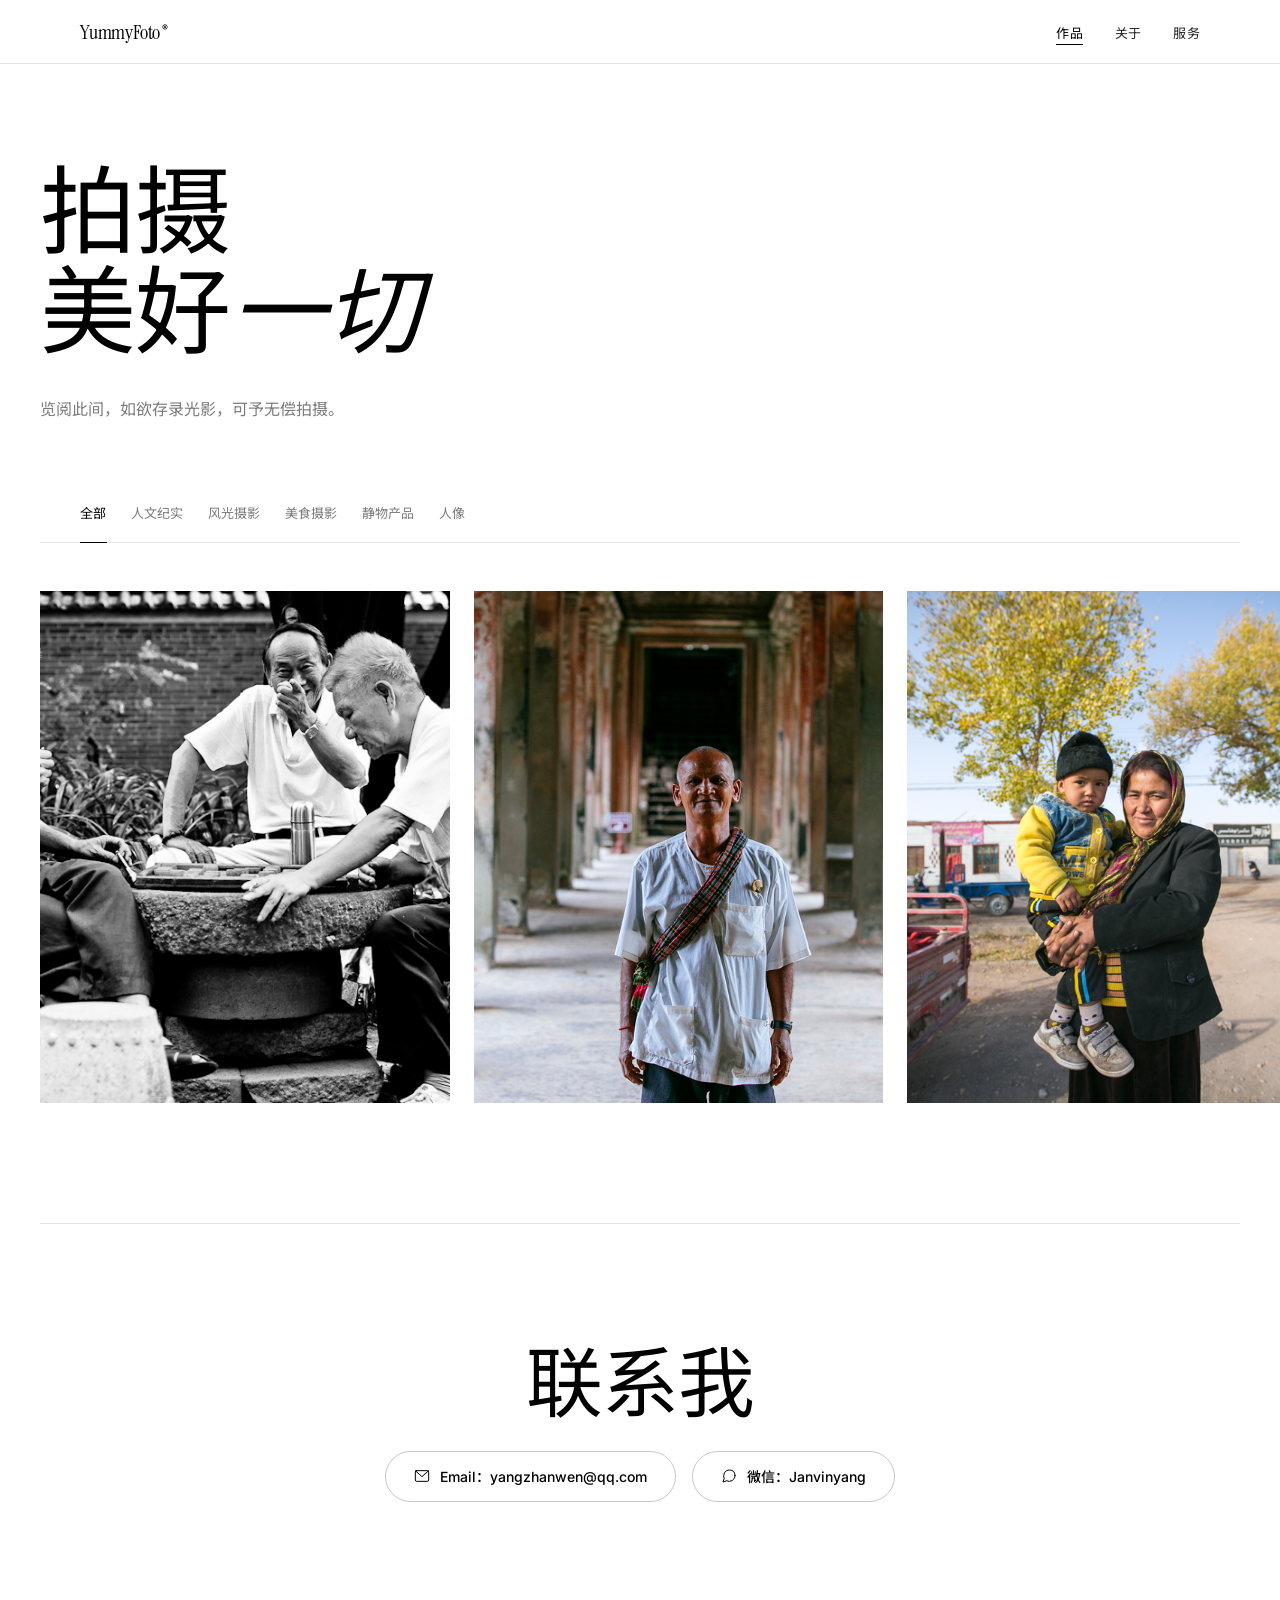
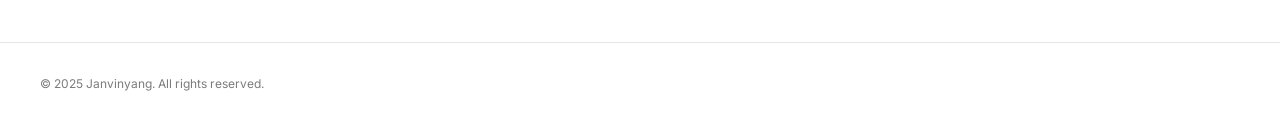
==== commit 166a2c75: "v2.1" ====
--- a/index.html
+++ b/index.html
@@ -53,16 +53,16 @@
 </div>
 
 <!-- About teaser -->
-<section class="page-hero">
-    <div class="hero-inner">
-        <h2 class="hero-heading">不只是记录画面，<br>更是在<em>留住</em>一份感受。</h2>
-        <div class="hero-body">
-            <p>
-                本人是摄影爱好者x互联网工作者，喜欢美食摄影、人文纪实、风光摄影。如果你刚看到网页又需要拍摄，只需提供车费，免费为你拍摄。
-            </p>
-        </div>
-    </div>
-</section>
+<header class="page-hero">
+    <div class="page-hero-inner">
+
+        <h1 class="page-hero-heading">拍摄<br>美好<em>一切</em></h1>
+        <p class="page-hero-sub">
+           览阅此间，如欲存录光影，可予无偿拍摄。
+        </p>
+    </div>
+</header>
+
 
 <!-- Works Gallery -->
 <section class="works-section" id="works">
